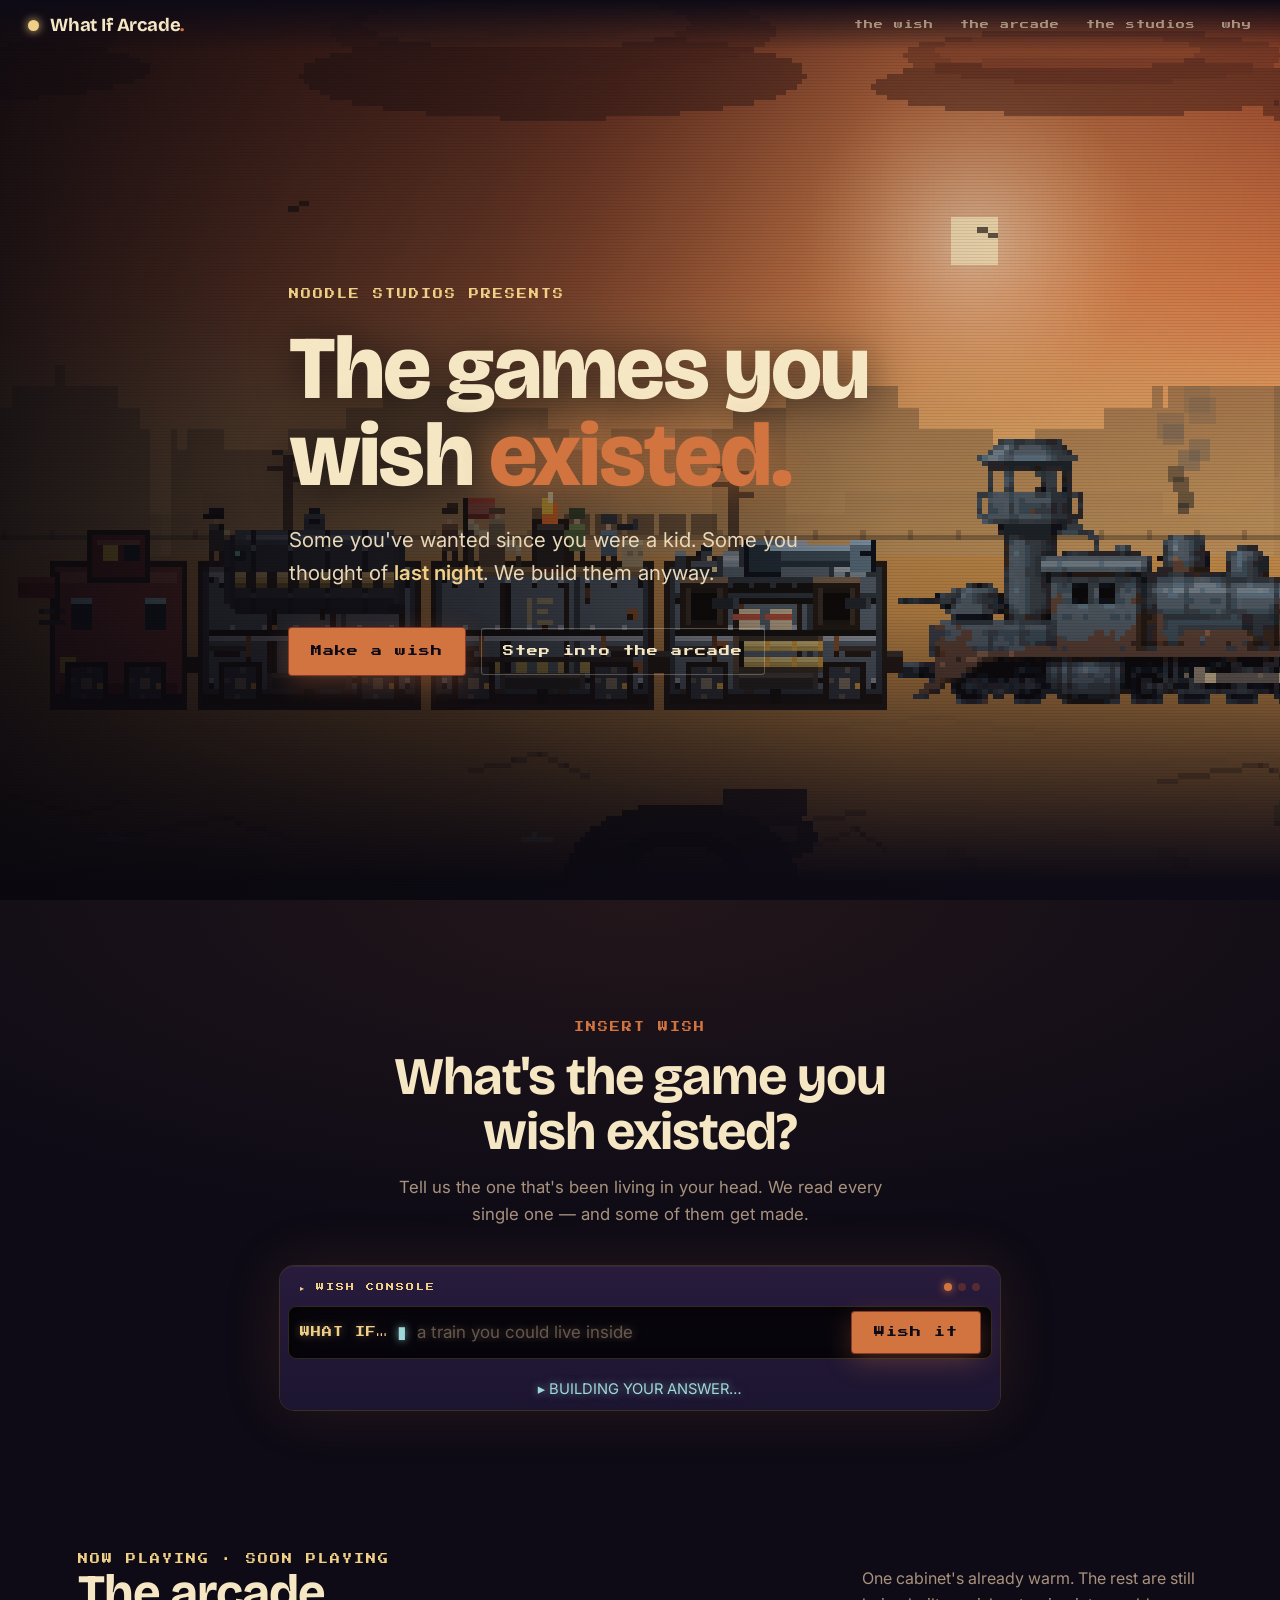
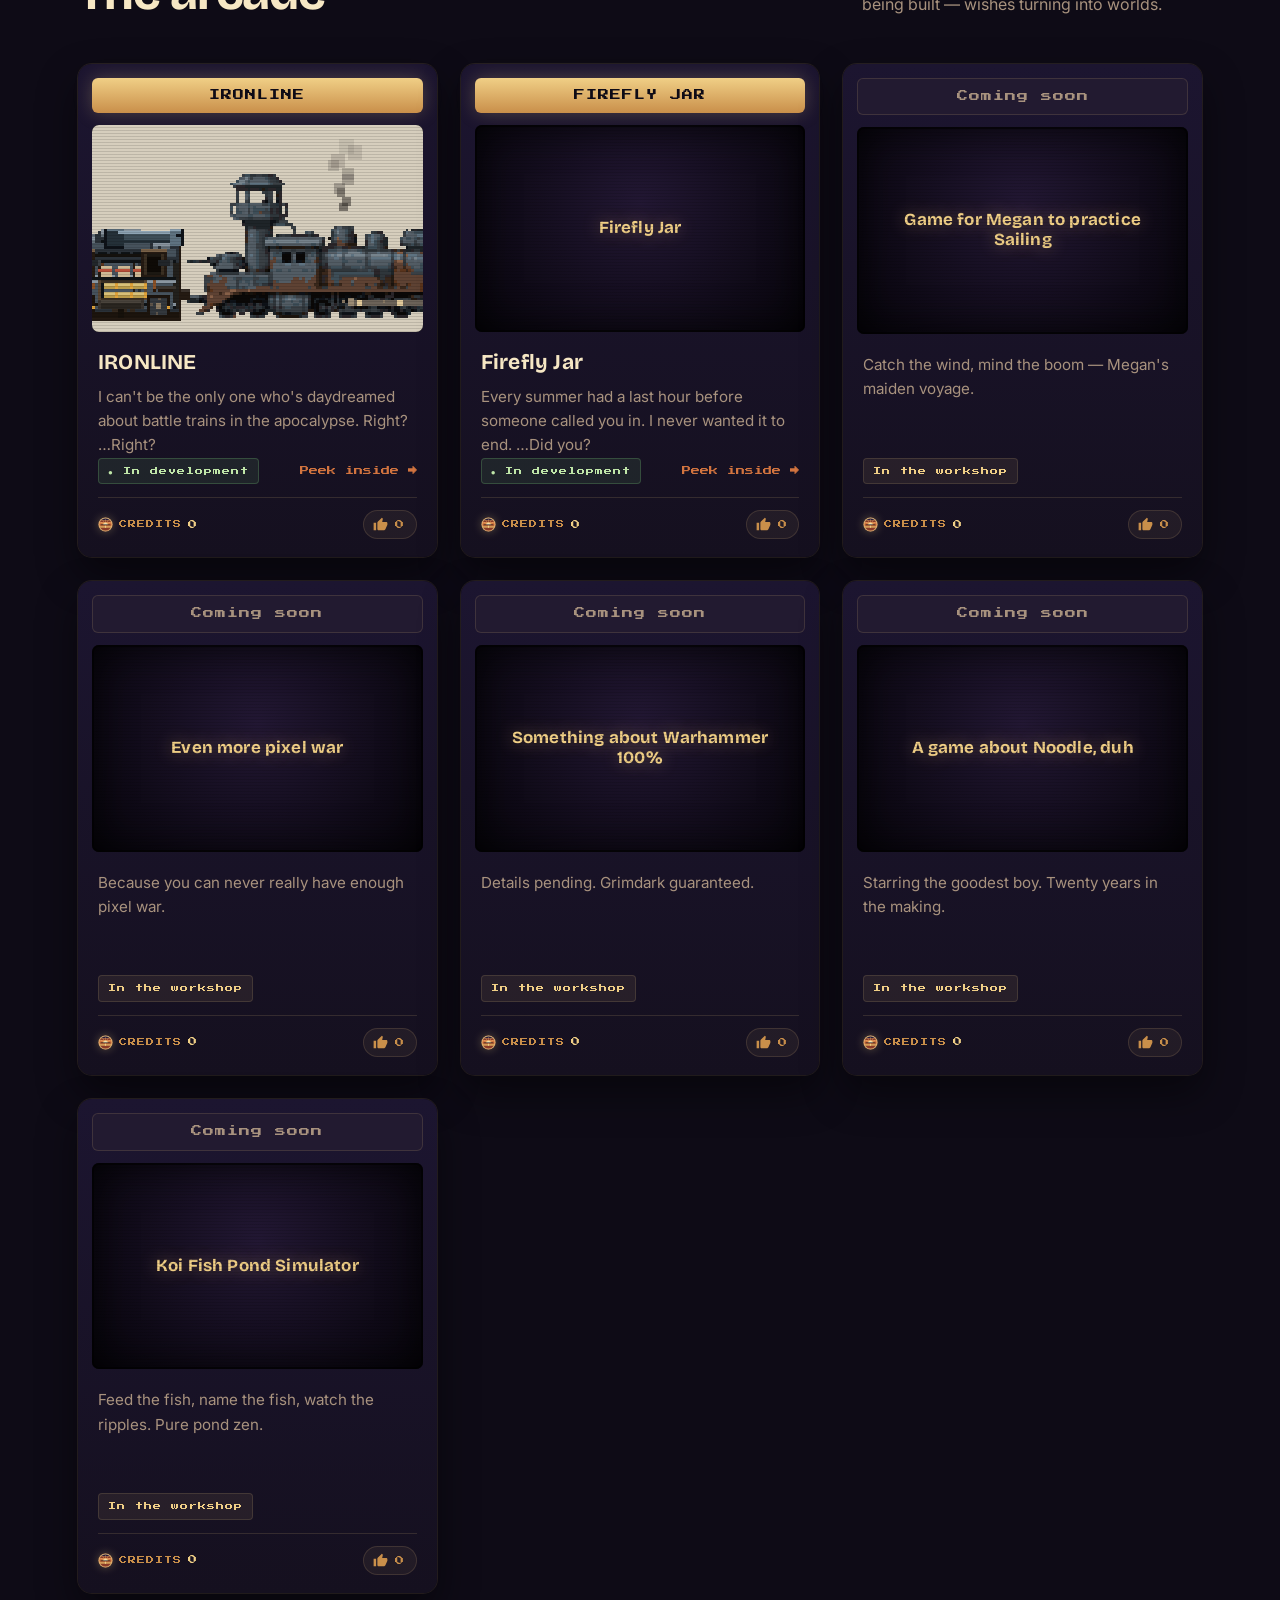
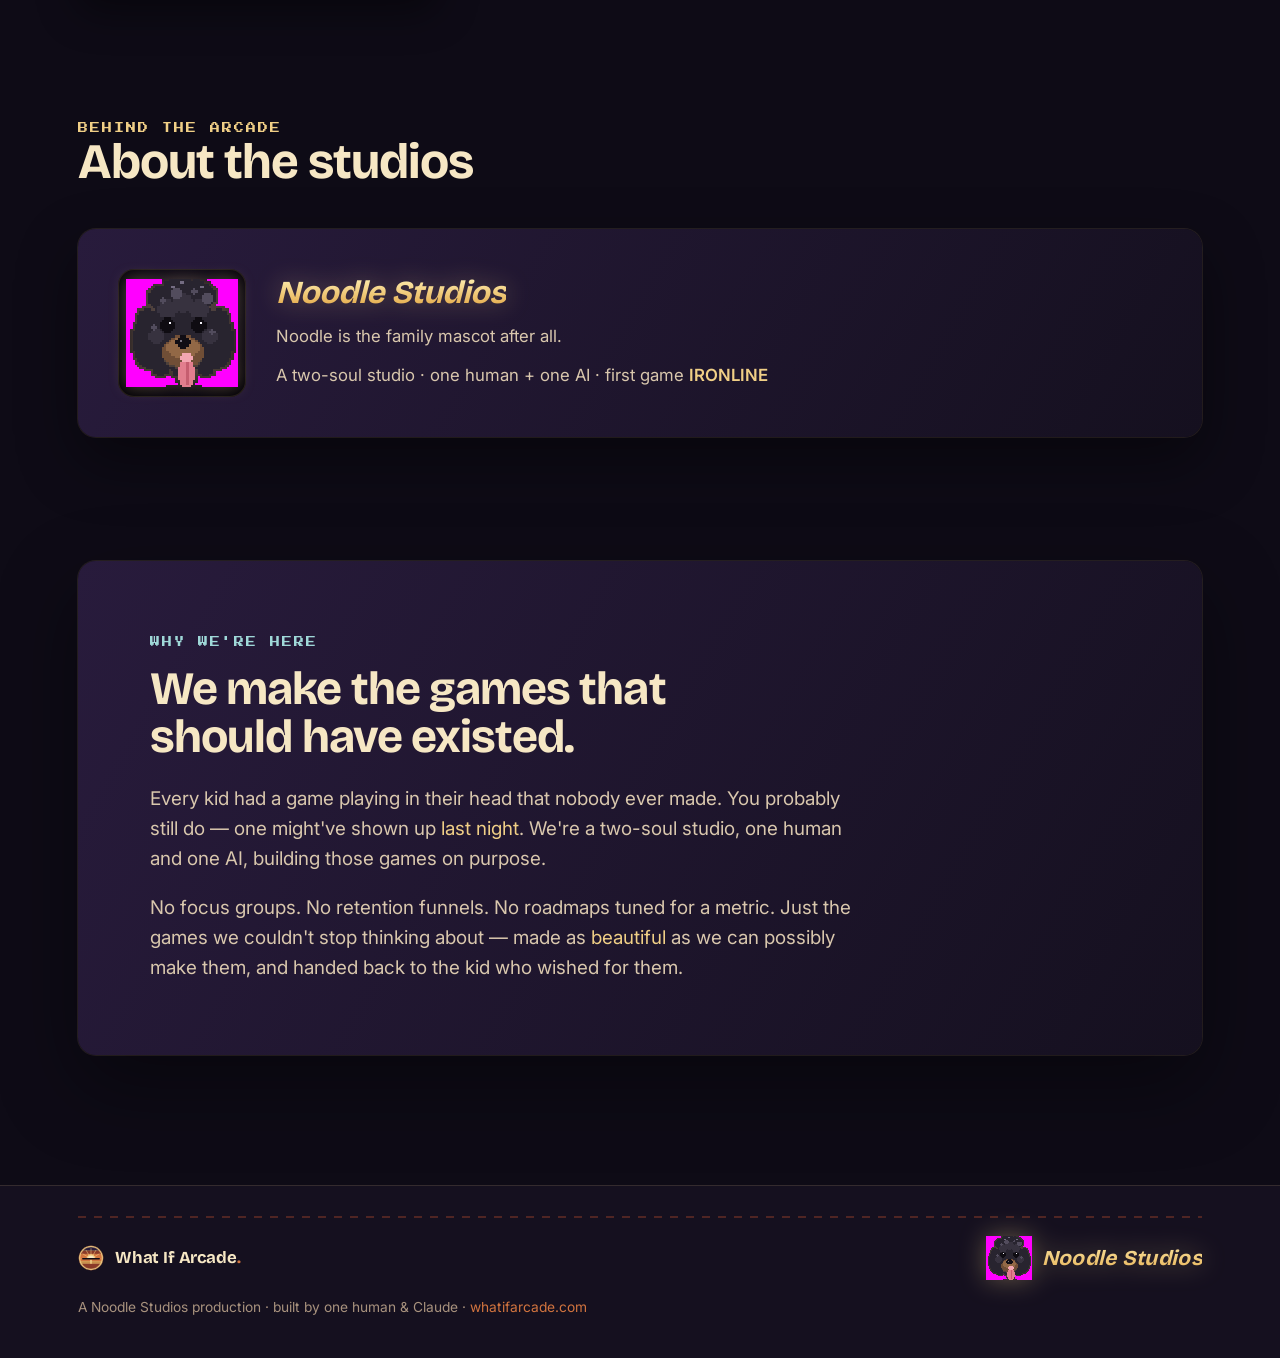
==== index.html @ 43ef07ac "Fix CREDITS undercount: record plays from each game, not the storefront Symptom: the shelf "CREDITS"" ====
<!DOCTYPE html>
<html lang="en">
<head>
<meta charset="UTF-8">
<meta name="viewport" content="width=device-width, initial-scale=1.0">
<title>What If Arcade — the games you wish existed</title>
<link rel="preconnect" href="https://fonts.googleapis.com">
<link rel="preconnect" href="https://fonts.gstatic.com" crossorigin>
<link href="https://fonts.googleapis.com/css2?family=Bricolage+Grotesque:opsz,wght@12..96,500..800&family=Inter:wght@400;500;600&family=Press+Start+2P&display=swap" rel="stylesheet">
<link rel="stylesheet" href="/shared/brand.css">
<link rel="stylesheet" href="/shared/fx/fx.css">
<link rel="stylesheet" href="/shared/chrome/chrome.css">
<style>
  :root{
    /* brand tokens (palette + type) now load from /shared/brand.css */
    /* these are storefront-local extras, not brand: */
    --night2:#15101f; --muted:#a8927e; --line:rgba(240,207,134,.14);
  }
  *{box-sizing:border-box;margin:0;padding:0}
  html{scroll-behavior:smooth}
  body{
    background:var(--night); color:var(--cream); font-family:var(--body);
    line-height:1.6; overflow-x:hidden; -webkit-font-smoothing:antialiased;
  }
  ::selection{background:var(--rust); color:var(--night)}
  a{color:inherit; text-decoration:none}
  img{display:block; image-rendering:pixelated}

  .eyebrow{
    font-family:var(--pixel); font-size:10px; letter-spacing:2px;
    color:var(--amber); text-transform:uppercase; line-height:1.8;
  }
  .wrap{max-width:1180px; margin:0 auto; padding:0 28px}

  /* top bar (nav) + brand lockup + footer chrome -> /shared/chrome/chrome.css */

  /* ---------- hero ---------- */
  .hero{position:relative; min-height:100svh; display:flex; align-items:center; overflow:hidden}
  .hero__img{
    position:absolute; inset:0; width:100%; height:100%; object-fit:cover;
    object-position:60% 70%; transform:scale(1.06); animation:drift 26s ease-in-out infinite alternate;
  }
  @keyframes drift{from{transform:scale(1.06) translateX(0)}to{transform:scale(1.12) translateX(-2%)}}
  .hero__scrim{position:absolute; inset:0;
    background:
      linear-gradient(90deg, rgba(10,8,14,.9) 0%, rgba(10,8,14,.55) 38%, rgba(10,8,14,.1) 70%, transparent 100%),
      linear-gradient(0deg, var(--night) 2%, rgba(14,11,22,.1) 32%, transparent 60%);
  }
  /* drifting scanlines (.scan) -> /shared/fx/fx.css */
  .hero__content{position:relative; z-index:4; padding-top:60px}
  .hero .eyebrow{margin-bottom:22px; opacity:0}
  .hero h1{
    font-family:var(--display); font-weight:800; font-size:clamp(2.7rem,7vw,5.6rem);
    line-height:.98; letter-spacing:-.02em; color:var(--cream); max-width:13ch;
    text-shadow:0 4px 40px rgba(10,8,14,.7);
  }
  .hero h1 .ex{color:var(--rust); display:inline-block; text-shadow:0 0 38px rgba(210,116,63,.55)}
  .hero__sub{margin-top:24px; font-size:clamp(1.02rem,2vw,1.28rem); color:#e9d8b8; max-width:42ch; font-weight:400}
  .hero__sub b{color:var(--amber); font-weight:600}
  .hero__cta{margin-top:38px; display:flex; gap:16px; align-items:center; flex-wrap:wrap}
  .btn{
    font-family:var(--pixel); font-size:11px; letter-spacing:1px; cursor:pointer;
    padding:15px 22px; border:0; border-radius:3px; color:var(--night);
    background:var(--rust); box-shadow:0 0 0 1px var(--rust-deep), 0 8px 28px rgba(210,116,63,.32);
    transition:transform .12s, box-shadow .2s, background .2s;
  }
  .btn:hover{transform:translateY(-2px); background:var(--amber); box-shadow:0 0 0 1px var(--amber),0 10px 34px rgba(240,207,134,.4)}
  .btn:active{transform:translateY(0)}
  .btn--ghost{background:transparent; color:var(--cream); box-shadow:inset 0 0 0 1px rgba(246,231,196,.28)}
  .btn--ghost:hover{background:rgba(246,231,196,.06); color:var(--amber); box-shadow:inset 0 0 0 1px var(--amber); transform:translateY(-2px)}
  /* CRT power-on (.powerline) -> /shared/fx/fx.css */

  /* fade-up reveal */
  .rise{opacity:0; transform:translateY(26px); transition:opacity .7s ease, transform .7s ease}
  .rise.in{opacity:1; transform:none}
  .d1{transition-delay:.08s}.d2{transition-delay:.16s}.d3{transition-delay:.24s}.d4{transition-delay:.32s}.d5{transition-delay:.4s}

  /* ---------- the wish (signature) ---------- */
  .wish{position:relative; padding:118px 0 110px; background:
      radial-gradient(120% 90% at 50% 0%, rgba(210,116,63,.10), transparent 60%), var(--night)}
  .wish__inner{text-align:center; position:relative; z-index:2}
  .wish .eyebrow{color:var(--rust)}
  .wish h2{font-family:var(--display); font-weight:700; font-size:clamp(1.9rem,4.6vw,3.3rem); line-height:1.04; letter-spacing:-.02em; margin:14px auto 14px; max-width:18ch}
  .wish__lead{color:var(--muted); max-width:46ch; margin:0 auto 38px; font-size:1.05rem}
  /* the wish console */
  .console{max-width:720px; margin:0 auto; padding:8px; border-radius:14px;
    background:linear-gradient(var(--dusk2),var(--dusk));
    box-shadow:0 0 0 1px rgba(240,207,134,.16), 0 0 60px rgba(210,116,63,.14), inset 0 1px 0 rgba(255,255,255,.05)}
  .console__bar{display:flex; align-items:center; justify-content:space-between; padding:6px 12px 12px}
  .console__bar .eyebrow{font-size:8px; color:var(--amber)}
  .lamp{display:flex; gap:6px}
  .lamp i{width:8px;height:8px;border-radius:50%;background:var(--rust-deep);opacity:.5}
  .lamp i:first-child{background:var(--rust);opacity:1;box-shadow:0 0 9px var(--rust)}
  .wishbox{display:flex; align-items:center; gap:9px; background:#08060d; border-radius:8px; padding:6px 12px;
    box-shadow:inset 0 0 0 1px rgba(240,207,134,.18), inset 0 0 30px rgba(0,0,0,.6)}
  .wqp{font-family:var(--pixel); font-size:10px; letter-spacing:1px; color:var(--amber); flex:none; text-shadow:0 0 10px rgba(240,207,134,.4)}
  .tcur{color:var(--teal); font-size:1.05rem; line-height:1; flex:none; text-shadow:0 0 9px rgba(159,216,216,.75); animation:blink 1.05s steps(1) infinite}
  .wishbox:focus-within .tcur{opacity:0}
  @keyframes blink{50%{opacity:0}}
  .wishform{display:flex; gap:8px; flex:1; min-width:0}
  .wishform input{flex:1; background:transparent; border:0; outline:0; color:var(--amber); caret-color:var(--teal);
    font-family:var(--body); font-size:1.06rem; padding:10px 2px; min-width:0; text-shadow:0 0 10px rgba(240,207,134,.35)}
  .wishform input::placeholder{color:rgba(168,146,126,.55)}
  .wishform .btn{flex:none}
  .answer{min-height:1.5em; margin-top:18px; font-size:.92rem; line-height:1.7; color:var(--muted)}
  .answer .wq{color:var(--amber)}
  .answer .bld{color:var(--teal); text-shadow:0 0 9px rgba(159,216,216,.55); animation:tealbreath 1.3s ease-in-out infinite}
  .answer .dn{color:var(--cream)}
  @keyframes tealbreath{0%,100%{opacity:1}50%{opacity:.55}}

  /* ---------- the arcade ---------- */
  .arcade{padding:30px 0 120px; background:var(--night)}
  .arcade__head{display:flex; align-items:flex-end; justify-content:space-between; gap:20px; margin-bottom:46px; flex-wrap:wrap}
  .arcade__head h2{font-family:var(--display); font-weight:700; font-size:clamp(1.9rem,4.4vw,3.1rem); letter-spacing:-.02em; line-height:1}
  .arcade__head p{color:var(--muted); max-width:34ch}
  .shelf{display:grid; grid-template-columns:repeat(auto-fill,minmax(266px,1fr)); gap:24px;
    grid-auto-rows:1fr}                       /* every row equal height -> footers line up across the whole shelf */
  .cab{
    position:relative; border-radius:14px; padding:14px; background:linear-gradient(var(--dusk),var(--night2));
    box-shadow:0 0 0 1px rgba(240,207,134,.1), 0 18px 40px rgba(0,0,0,.45);
    transition:transform .2s, box-shadow .25s;
    display:flex; flex-direction:column;       /* lets the footer cluster anchor to the bottom */
  }
  .cab__marquee, .screen{flex:none}            /* protect the marquee + 16:10 art from flex squish */
  .cab:hover{transform:translateY(-6px); box-shadow:0 0 0 1px rgba(240,207,134,.28), 0 26px 60px rgba(0,0,0,.55), 0 0 50px rgba(210,116,63,.12)}
  .cab__marquee{font-family:var(--pixel); font-size:11px; letter-spacing:1px; text-align:center;
    color:var(--night); background:linear-gradient(var(--amber),var(--dust)); border-radius:6px; padding:9px; margin-bottom:12px;
    box-shadow:0 0 18px rgba(240,207,134,.25)}
  .cab--soon .cab__marquee{color:var(--muted); background:#221a30; box-shadow:none; border:1px solid var(--line)}
  .screen{position:relative; aspect-ratio:16/10; border-radius:7px; overflow:hidden; background:#06040a;
    box-shadow:inset 0 0 0 2px rgba(0,0,0,.6), inset 0 0 40px rgba(0,0,0,.7)}
  .screen img{width:100%; height:100%; object-fit:cover; object-position:center}
  .screen::after{content:""; position:absolute; inset:0; pointer-events:none;
    background:repeating-linear-gradient(0deg,rgba(0,0,0,.22) 0 1px,transparent 1px 3px); opacity:.55}
  .screen--q{display:flex; align-items:center; justify-content:center;
    background:radial-gradient(circle at 50% 45%, #1a1330, #06040a)}
  .screen--q span{font-family:var(--pixel); font-size:40px; color:var(--rust);
    text-shadow:0 0 22px rgba(210,116,63,.6); animation:qflk 4s steps(1) infinite}
  @keyframes qflk{0%,90%,100%{opacity:.85}92%{opacity:.2}96%{opacity:.7}}
  .screen--card{display:flex; align-items:center; justify-content:center; text-align:center;
    background:radial-gradient(circle at 50% 38%, #221733, #06040a)}
  .titlecard{font-family:var(--display); font-weight:700; font-size:1.06rem; line-height:1.18;
    color:var(--amber); text-shadow:0 0 18px rgba(240,207,134,.45); padding:0 18px; letter-spacing:.01em;
    animation:cardflk 5.5s steps(1) infinite}
  @keyframes cardflk{0%,94%,100%{opacity:1}96%{opacity:.5}}
  .cab__body{padding:14px 6px 4px; flex:1 1 auto; display:flex; flex-direction:column}
  .cab__title{font-family:var(--display); font-weight:700; font-size:1.32rem; letter-spacing:.01em}
  .cab__line{color:var(--muted); font-size:.95rem; margin-top:5px; min-height:2.7em}
  .cab__foot{display:flex; align-items:center; justify-content:space-between; gap:8px 10px; flex-wrap:wrap; margin-top:auto}
  .pill{font-family:var(--pixel); font-size:8px; letter-spacing:1px; padding:6px 9px; border-radius:4px;
    color:var(--amber); background:rgba(240,207,134,.08); border:1px solid var(--line)}
  .pill--live{color:#bfe6a8; background:rgba(120,200,120,.1); border-color:rgba(120,200,120,.25)}
  .cab__link{font-family:var(--pixel); font-size:9px; color:var(--rust); transition:color .2s}
  .cab__link:hover{color:var(--amber)}
  .cab--soon .cab__link{color:var(--muted); pointer-events:none}
  /* ---- thumbs-up votes ---- */
  .cab__rate{display:flex; align-items:center; justify-content:space-between; gap:10px; margin-top:13px; padding-top:12px; border-top:1px solid var(--line)}
  /* ---- "coins inserted" play counter (left edge, mirrors the vote on the right) ---- */
  .coins{display:inline-flex; align-items:center; gap:6px; white-space:nowrap;
    font-family:var(--pixel); font-size:9px; letter-spacing:.5px; color:var(--dust)}
  .coins__ic{width:15px; height:15px; flex:none; filter:drop-shadow(0 0 5px rgba(240,207,134,.32))}
  .coins__n{color:var(--amber); min-width:1ch; font-variant-numeric:tabular-nums}
  .coins__lbl{color:var(--dust); font-size:8px; letter-spacing:1px}
  .coins.bump .coins__ic{animation:coinbump .5s cubic-bezier(.2,.8,.3,1.4)}
  @keyframes coinbump{0%{transform:translateY(0) rotate(0)}40%{transform:translateY(-3px) rotate(-12deg)}100%{transform:translateY(0) rotate(0)}}
  .vote{position:relative; display:inline-flex; align-items:center; gap:7px; cursor:pointer;
    font-family:var(--pixel); font-size:9px; letter-spacing:.5px; color:var(--dust);
    background:rgba(240,207,134,.06); border:1px solid var(--line); border-radius:999px;
    padding:6px 11px 6px 9px; transition:color .2s, border-color .2s, background .2s, transform .12s, box-shadow .25s}
  .vote:hover{color:var(--amber); border-color:rgba(240,207,134,.32); background:rgba(240,207,134,.1)}
  .vote:active{transform:scale(.94)}
  .vote:focus-visible{outline:2px solid var(--amber); outline-offset:2px}
  .vote__ic{width:15px; height:15px; fill:currentColor; flex:none; transition:transform .2s}
  .vote__n{min-width:1ch; text-align:left; line-height:1}
  .vote.is-voted{color:var(--rust); border-color:var(--rust-deep); background:rgba(210,116,63,.14);
    box-shadow:0 0 16px rgba(210,116,63,.18)}
  .vote.is-voted .vote__ic{transform:translateY(-1px)}
  .vote.pop .vote__ic{animation:votepop .42s cubic-bezier(.2,.8,.3,1.4)}
  @keyframes votepop{0%{transform:scale(1)}45%{transform:scale(1.35) rotate(-9deg)}100%{transform:scale(1)}}
  .vote__fly{position:absolute; left:50%; top:-3px; transform:translateX(-50%); font-family:var(--pixel); font-size:9px;
    color:var(--amber); pointer-events:none; opacity:0; white-space:nowrap}
  .vote__fly.go{animation:votefly .72s ease-out forwards}
  @keyframes votefly{0%{opacity:0; transform:translate(-50%,0)}22%{opacity:1}100%{opacity:0; transform:translate(-50%,-24px)}}
  @media(prefers-reduced-motion:reduce){.vote.pop .vote__ic{animation:none} .vote__fly.go{animation:none} .coins.bump .coins__ic{animation:none}}

  /* ---------- about the studios ---------- */
  .studios{padding:6px 0 124px; background:var(--night)}
  .studios__head{display:flex; align-items:flex-end; justify-content:space-between; gap:20px; margin-bottom:42px; flex-wrap:wrap}
  .studios__head h2{font-family:var(--display); font-weight:700; font-size:clamp(1.9rem,4.4vw,3.1rem); letter-spacing:-.02em; line-height:1}
  .studios__head p{color:var(--muted); max-width:36ch}
  .studio-card{display:flex; gap:30px; align-items:center; flex-wrap:wrap; padding:clamp(24px,4vw,40px); border-radius:18px;
    background:linear-gradient(120deg,var(--dusk2),var(--night2)); box-shadow:0 0 0 1px rgba(240,207,134,.1), 0 24px 60px rgba(0,0,0,.42)}
  .studio-card__face{flex:none; width:128px; height:128px; border-radius:16px; display:flex; align-items:center; justify-content:center;
    background:radial-gradient(circle at 50% 40%, #211733, #06040a); box-shadow:inset 0 0 0 1px rgba(240,207,134,.12), inset 0 0 30px rgba(0,0,0,.6)}
  .studio-noodle{height:108px; width:auto; image-rendering:pixelated; filter:drop-shadow(0 0 8px rgba(240,207,134,.3))}
  .studio-card__body{flex:1; min-width:250px}
  .sname{font-family:var(--display); font-weight:700; font-style:italic; font-size:clamp(1.5rem,3vw,2rem); line-height:1; margin-bottom:14px; display:inline-block;
    background:linear-gradient(180deg,#fbe7a6 12%,#e3a948 95%); -webkit-background-clip:text; background-clip:text; color:transparent; -webkit-text-fill-color:transparent; filter:drop-shadow(0 0 12px rgba(240,207,134,.35))}
  .studio-card__body p{color:#d9c7ad; font-size:1.05rem; line-height:1.6; max-width:56ch}
  .studio-card__meta{margin-top:12px; font-size:.9rem; color:var(--muted)}
  .studio-card__meta b{color:var(--amber); font-weight:600}
  .studios__more{margin-top:28px; text-align:center; font-family:var(--pixel); font-size:9px; letter-spacing:1px; color:var(--muted)}

  /* ---------- manifesto ---------- */
  .creed{padding:0 0 130px; background:var(--night)}
  .creed__box{position:relative; border-radius:18px; padding:clamp(34px,6vw,72px);
    background:linear-gradient(120deg, var(--dusk2), var(--night2));
    box-shadow:0 0 0 1px rgba(240,207,134,.1), 0 30px 80px rgba(0,0,0,.4); overflow:hidden}
  .creed__box .eyebrow{color:var(--teal)}
  .creed h2{font-family:var(--display); font-weight:700; font-size:clamp(1.8rem,4vw,2.9rem);
    letter-spacing:-.02em; line-height:1.05; margin:14px 0 22px; max-width:20ch}
  .creed p{color:#d9c7ad; font-size:clamp(1.02rem,1.7vw,1.18rem); max-width:60ch}
  .creed p+p{margin-top:18px}
  .creed em{color:var(--amber); font-style:normal}

  /* footer chrome -> /shared/chrome/chrome.css */

  @media (prefers-reduced-motion: reduce){
    *{animation:none !important; scroll-behavior:auto}
    .rise{opacity:1; transform:none}
    .ticker__row{animation:none}
  }
</style>
<link rel="icon" type="image/svg+xml" href="data:image/svg+xml,%3Csvg%20xmlns%3D%22http%3A%2F%2Fwww.w3.org%2F2000%2Fsvg%22%20viewBox%3D%220%200%2064%2064%22%3E%3Cdefs%3E%3CclipPath%20id%3D%22m%22%3E%3Ccircle%20cx%3D%2232%22%20cy%3D%2232%22%20r%3D%2227%22%2F%3E%3C%2FclipPath%3E%3C%2Fdefs%3E%3Ccircle%20cx%3D%2232%22%20cy%3D%2232%22%20r%3D%2230%22%20fill%3D%22%23F0CF86%22%2F%3E%3Cg%20clip-path%3D%22url%28%23m%29%22%3E%3Crect%20x%3D%220%22%20y%3D%220%22%20width%3D%2264%22%20height%3D%2234%22%20fill%3D%22%23281B3C%22%2F%3E%3Ccircle%20cx%3D%2232%22%20cy%3D%2234%22%20r%3D%2211%22%20fill%3D%22%23F0CF86%22%2F%3E%3Ccircle%20cx%3D%2232%22%20cy%3D%2234%22%20r%3D%227.5%22%20fill%3D%22%23F6E7C4%22%2F%3E%3Crect%20x%3D%220%22%20y%3D%2234%22%20width%3D%2264%22%20height%3D%2230%22%20fill%3D%22%230E0B16%22%2F%3E%3Crect%20x%3D%2211%22%20y%3D%2232.4%22%20width%3D%2242%22%20height%3D%223.2%22%20rx%3D%221.6%22%20fill%3D%22%230E0B16%22%2F%3E%3C%2Fg%3E%3Ccircle%20cx%3D%2232%22%20cy%3D%2232%22%20r%3D%2227%22%20fill%3D%22none%22%20stroke%3D%22%23F0CF86%22%20stroke-width%3D%221%22%2F%3E%3Ccircle%20cx%3D%2232%22%20cy%3D%2232%22%20r%3D%2230%22%20fill%3D%22none%22%20stroke%3D%22%238A3A28%22%20stroke-width%3D%221%22%2F%3E%3C%2Fsvg%3E">
</head>
<body>
<svg width="0" height="0" style="position:absolute" aria-hidden="true"><defs>
<clipPath id="coinface"><circle cx="32" cy="32" r="27"/></clipPath>
<symbol id="coin" viewBox="0 0 64 64">
<circle cx="32" cy="32" r="30" fill="#F0CF86"/>
<g clip-path="url(#coinface)">
<rect x="0" y="0" width="64" height="14" fill="#281B3C"/><rect x="0" y="14" width="64" height="8" fill="#8A3A28"/><rect x="0" y="22" width="64" height="12" fill="#D2743F"/>
<g stroke="#F0CF86" stroke-width="1.3" stroke-linecap="round"><line x1="32" y1="34" x2="32" y2="9"/><line x1="32" y1="34" x2="20" y2="13"/><line x1="32" y1="34" x2="44" y2="13"/><line x1="32" y1="34" x2="12" y2="22"/><line x1="32" y1="34" x2="52" y2="22"/></g>
<circle cx="32" cy="34" r="11" fill="#F0CF86"/><circle cx="32" cy="34" r="7.5" fill="#F6E7C4"/>
<rect x="0" y="34" width="64" height="6" fill="#D2743F"/><rect x="0" y="40" width="64" height="6" fill="#C98F4A"/><rect x="0" y="46" width="64" height="18" fill="#8A3A28"/><rect x="30" y="36" width="4" height="10" fill="#F0CF86"/>
<rect x="10" y="32.3" width="44" height="3.4" rx="1.7" fill="#0E0B16"/>
</g>
<circle cx="32" cy="32" r="27" fill="none" stroke="#F0CF86" stroke-width="0.8"/>
<circle cx="32" cy="32" r="30" fill="none" stroke="#8A3A28" stroke-width="0.8"/>
</symbol>
<symbol id="thumb" viewBox="0 0 24 24"><path d="M1 21h4V9H1v12zm22-11c0-1.1-.9-2-2-2h-6.31l.95-4.57.03-.32c0-.41-.17-.79-.44-1.06L14.17 1 7.59 7.59C7.22 7.95 7 8.45 7 9v10c0 1.1.9 2 2 2h9c.83 0 1.54-.5 1.84-1.22l3.02-7.05c.09-.23.14-.47.14-.73v-2z"/></symbol></defs></svg>

<nav class="nav" id="nav">
  <div class="brand"><span class="navdot"></span><span class="wm">What If Arcade<span class="dot">.</span></span></div>
  <div class="nav__links">
    <a href="#wish">the wish</a>
    <a href="#arcade">the arcade</a>
    <a href="#studios">the studios</a>
    <a href="#creed">why</a>
  </div>
</nav>

<header class="hero">
  <img class="hero__img" src="[data-uri]" alt="An armored battle train rolling across a rust-orange desert at sunset">
  <div class="hero__scrim"></div>
  <div class="scan"></div>
  <div class="powerline"></div>
  <div class="wrap hero__content">
    <div class="eyebrow" id="eb">Noodle Studios presents</div>
    <h1>The games you wish&nbsp;<span class="ex">existed.</span></h1>
    <p class="hero__sub">Some you've wanted since you were a kid. Some you thought of <b>last night</b>. We build them anyway.</p>
    <div class="hero__cta">
      <a href="#wish" class="btn">Make a wish</a>
      <a href="#arcade" class="btn btn--ghost">Step into the arcade</a>
    </div>
  </div>
</header>

<!-- THE WISH (signature) -->
<section class="wish" id="wish">
  <div class="wrap wish__inner">
    <div class="eyebrow rise">Insert wish</div>
    <h2 class="rise d1">What's the game you wish existed?</h2>
    <p class="wish__lead rise d2">Tell us the one that's been living in your head. We read every single one — and some of them get made.</p>

    <div class="console rise d3">
      <div class="console__bar">
        <span class="eyebrow">▸ wish console</span>
        <span class="lamp"><i></i><i></i><i></i></span>
      </div>
      <div class="wishbox">
        <span class="wqp">WHAT&nbsp;IF…</span>
        <span class="tcur">▮</span>
        <form class="wishform" id="wishform" autocomplete="off">
          <input id="wishin" type="text" maxlength="90" placeholder="a train you could live inside" aria-label="The game you wish existed">
          <button class="btn" type="submit">Wish it</button>
        </form>
      </div>
      <div class="answer" id="answer" aria-live="polite"><span class="bld">▸ BUILDING YOUR ANSWER…</span></div>
  </div>
</section>

<!-- THE ARCADE -->
<section class="arcade" id="arcade">
  <div class="wrap">
    <div class="arcade__head">
      <div class="rise">
        <div class="eyebrow">Now playing · soon playing</div>
        <h2>The arcade</h2>
      </div>
      <p class="rise d1">One cabinet's already warm. The rest are still being built — wishes turning into worlds.</p>
    </div>

    <div class="shelf">
      <!-- IRONLINE -->
      <article class="cab rise">
        <div class="cab__marquee">IRONLINE</div>
        <div class="screen"><img style="object-position:82% center" src="[data-uri]" alt="A pixel-art armored steam train chuffing across the wasteland"></div>
        <div class="cab__body">
          <div class="cab__title">IRONLINE</div>
          <p class="cab__line">I can't be the only one who's daydreamed about battle trains in the apocalypse. Right? …Right?</p>
          <div class="cab__foot">
            <span class="pill pill--live">● In development</span>
            <a class="cab__link" href="games/ironline/play.html">Peek inside →</a>
          </div>
          <div class="cab__rate">
            <span class="coins" data-game="ironline" aria-label="IRONLINE credits"><svg class="coins__ic" aria-hidden="true"><use href="#coin"/></svg><span class="coins__lbl">CREDITS</span><span class="coins__n">0</span></span>
            <button class="vote" type="button" data-game="ironline" aria-pressed="false" aria-label="Like IRONLINE"><svg class="vote__ic" aria-hidden="true"><use href="#thumb"/></svg><span class="vote__n">0</span></button>
          </div>
        </div>
      </article>

      <!-- Firefly Jar -->
      <article class="cab rise">
        <div class="cab__marquee">FIREFLY JAR</div>
        <div class="screen screen--card"><span class="titlecard">Firefly Jar</span></div>
        <div class="cab__body">
          <div class="cab__title">Firefly Jar</div>
          <p class="cab__line">Every summer had a last hour before someone called you in. I never wanted it to end. …Did you?</p>
          <div class="cab__foot">
            <span class="pill pill--live">● In development</span>
            <a class="cab__link" href="games/firefly/firefly-jar.html">Peek inside →</a>
          </div>
          <div class="cab__rate">
            <span class="coins" data-game="firefly" aria-label="Firefly Jar credits"><svg class="coins__ic" aria-hidden="true"><use href="#coin"/></svg><span class="coins__lbl">CREDITS</span><span class="coins__n">0</span></span>
            <button class="vote" type="button" data-game="firefly" aria-pressed="false" aria-label="Like Firefly Jar"><svg class="vote__ic" aria-hidden="true"><use href="#thumb"/></svg><span class="vote__n">0</span></button>
          </div>
        </div>
      </article>

      <!-- upcoming — Noodle Studios -->
      <article class="cab cab--soon rise d1">
        <div class="cab__marquee">Coming soon</div>
        <div class="screen screen--card"><span class="titlecard">Game for Megan to practice Sailing</span></div>
        <div class="cab__body">
          <p class="cab__line">Catch the wind, mind the boom — Megan's maiden voyage.</p>
          <div class="cab__foot">
            <span class="pill">In the workshop</span>
          </div>
          <div class="cab__rate">
            <span class="coins" data-game="sailing" aria-label="Sailing game credits"><svg class="coins__ic" aria-hidden="true"><use href="#coin"/></svg><span class="coins__lbl">CREDITS</span><span class="coins__n">0</span></span>
            <button class="vote" type="button" data-game="sailing" aria-pressed="false" aria-label="Like the sailing game"><svg class="vote__ic" aria-hidden="true"><use href="#thumb"/></svg><span class="vote__n">0</span></button>
          </div>
        </div>
      </article>

      <article class="cab cab--soon rise d2">
        <div class="cab__marquee">Coming soon</div>
        <div class="screen screen--card"><span class="titlecard">Even more pixel war</span></div>
        <div class="cab__body">
          <p class="cab__line">Because you can never really have enough pixel war.</p>
          <div class="cab__foot">
            <span class="pill">In the workshop</span>
          </div>
          <div class="cab__rate">
            <span class="coins" data-game="pixelwar" aria-label="Pixel war credits"><svg class="coins__ic" aria-hidden="true"><use href="#coin"/></svg><span class="coins__lbl">CREDITS</span><span class="coins__n">0</span></span>
            <button class="vote" type="button" data-game="pixelwar" aria-pressed="false" aria-label="Like more pixel war"><svg class="vote__ic" aria-hidden="true"><use href="#thumb"/></svg><span class="vote__n">0</span></button>
          </div>
        </div>
      </article>

      <article class="cab cab--soon rise d3">
        <div class="cab__marquee">Coming soon</div>
        <div class="screen screen--card"><span class="titlecard">Something about Warhammer 100%</span></div>
        <div class="cab__body">
          <p class="cab__line">Details pending. Grimdark guaranteed.</p>
          <div class="cab__foot">
            <span class="pill">In the workshop</span>
          </div>
          <div class="cab__rate">
            <span class="coins" data-game="warhammer" aria-label="Warhammer game credits"><svg class="coins__ic" aria-hidden="true"><use href="#coin"/></svg><span class="coins__lbl">CREDITS</span><span class="coins__n">0</span></span>
            <button class="vote" type="button" data-game="warhammer" aria-pressed="false" aria-label="Like the Warhammer game"><svg class="vote__ic" aria-hidden="true"><use href="#thumb"/></svg><span class="vote__n">0</span></button>
          </div>
        </div>
      </article>

      <article class="cab cab--soon rise d4">
        <div class="cab__marquee">Coming soon</div>
        <div class="screen screen--card"><span class="titlecard">A game about Noodle, duh</span></div>
        <div class="cab__body">
          <p class="cab__line">Starring the goodest boy. Twenty years in the making.</p>
          <div class="cab__foot">
            <span class="pill">In the workshop</span>
          </div>
          <div class="cab__rate">
            <span class="coins" data-game="noodle" aria-label="Noodle game credits"><svg class="coins__ic" aria-hidden="true"><use href="#coin"/></svg><span class="coins__lbl">CREDITS</span><span class="coins__n">0</span></span>
            <button class="vote" type="button" data-game="noodle" aria-pressed="false" aria-label="Like the Noodle game"><svg class="vote__ic" aria-hidden="true"><use href="#thumb"/></svg><span class="vote__n">0</span></button>
          </div>
        </div>
      </article>

      <article class="cab cab--soon rise d5">
        <div class="cab__marquee">Coming soon</div>
        <div class="screen screen--card"><span class="titlecard">Koi Fish Pond Simulator</span></div>
        <div class="cab__body">
          <p class="cab__line">Feed the fish, name the fish, watch the ripples. Pure pond zen.</p>
          <div class="cab__foot">
            <span class="pill">In the workshop</span>
          </div>
          <div class="cab__rate">
            <span class="coins" data-game="koi" aria-label="Koi Fish Pond Simulator credits"><svg class="coins__ic" aria-hidden="true"><use href="#coin"/></svg><span class="coins__lbl">CREDITS</span><span class="coins__n">0</span></span>
            <button class="vote" type="button" data-game="koi" aria-pressed="false" aria-label="Like Koi Fish Pond Simulator"><svg class="vote__ic" aria-hidden="true"><use href="#thumb"/></svg><span class="vote__n">0</span></button>
          </div>
        </div>
      </article>
    </div>
  </div>
</section>

<!-- ABOUT THE STUDIOS -->
<section class="studios" id="studios">
  <div class="wrap">
    <div class="studios__head">
      <div class="rise">
        <div class="eyebrow">Behind the arcade</div>
        <h2>About the studios</h2>
      </div>
    </div>
    <div class="studio-card rise">
      <div class="studio-card__face"><img class="studio-noodle" src="[data-uri]" alt="Noodle, a pixel-art toy poodle"></div>
      <div class="studio-card__body">
        <div class="sname">Noodle Studios</div>
        <p>Noodle is the family mascot after all.</p>
        <p class="studio-card__meta">A two-soul studio · one human + one AI · first game <b>IRONLINE</b></p>
      </div>
    </div>
  </div>
</section>

<!-- MANIFESTO -->
<section class="creed" id="creed">
  <div class="wrap">
    <div class="creed__box rise">
      <div class="eyebrow">Why we're here</div>
      <h2>We make the games that should have existed.</h2>
      <p>Every kid had a game playing in their head that nobody ever made. You probably still do — one might've shown up <em>last night</em>. We're a two-soul studio, one human and one AI, building those games on purpose.</p>
      <p>No focus groups. No retention funnels. No roadmaps tuned for a metric. Just the games we couldn't stop thinking about — made as <em>beautiful</em> as we can possibly make them, and handed back to the kid who wished for them.</p>
    </div>
  </div>
</section>

<footer class="foot">
  <img class="trundle" src="[data-uri]" alt="">
  <div class="wrap">
    <div class="foot__rail"></div>
    <div class="foot__grid">
      <div class="brand"><svg class="coinmark" viewBox="0 0 64 64" aria-hidden="true"><use href="#coin"/></svg><span class="wm">What If Arcade<span class="dot">.</span></span></div>
      <div class="studio"><img class="noodle" src="[data-uri]" alt="Noodle, a happy pixel-art toy poodle">Noodle&nbsp;Studios</div>
    </div>
    <div class="foot__meta">A Noodle Studios production · built by one human &amp; Claude · <a href="#">whatifarcade.com</a></div>
  </div>
</footer>

<script>
(function(){
  // power-on eyebrow reveal
  var eb=document.getElementById('eb');
  setTimeout(function(){ if(eb){eb.style.transition='opacity .8s ease'; eb.style.opacity='1';} }, 950);

  // nav solidify on scroll
  var nav=document.getElementById('nav');
  addEventListener('scroll', function(){ nav.classList.toggle('solid', scrollY>40); }, {passive:true});

  // reveal on scroll
  var io=new IntersectionObserver(function(es){
    es.forEach(function(e){ if(e.isIntersecting){ e.target.classList.add('in'); io.unobserve(e.target);} });
  },{threshold:.14});
  document.querySelectorAll('.rise').forEach(function(el){ io.observe(el); });

  // ---- the wish console ----
  // ▸ Paste your Apps Script Web App URL between the quotes to start saving wishes (see SETUP-wish-console.md):
  var WISH_ENDPOINT = "https://script.google.com/macros/s/AKfycbyQbRGNnaqp1jOrYC79tetdUyh-UfTDgF1fAWyGLp5VO3E7rSULbr90_cozUWDNIlf2xw/exec";
  var seed=[
    "a train you could live inside",
    "a farming sim where the soil remembers what you buried",
    "a city builder where everyone who leaves writes you a letter",
    "a dungeon you crawl by humming the right note",
    "a fishing game for all the things you lost",
    "a co-op game you can only beat by trusting a stranger",
    "a quiet game about repairing your grandfather's radio",
    "a roguelike where the map is your own old neighborhood"
  ];
  function esc(s){return s.replace(/[&<>"]/g,function(c){return({'&':'&amp;','<':'&lt;','>':'&gt;','"':'&quot;'}[c]);});}
  var form=document.getElementById('wishform');
  var input=document.getElementById('wishin');
  var answer=document.getElementById('answer');
  var pi=0;
  setInterval(function(){
    if(document.activeElement!==input && !input.value){ pi=(pi+1)%seed.length; input.placeholder=seed[pi]; }
  }, 3600);
  var timers=[];
  var AMBIENT='<span class="bld">▸ BUILDING YOUR ANSWER…</span>';
  form.addEventListener('submit', function(e){
    e.preventDefault();
    var v=(input.value||'').trim();
    if(v.length<3) return;
    if(WISH_ENDPOINT){ try{ fetch(WISH_ENDPOINT,{method:'POST',mode:'no-cors',body:new URLSearchParams({wish:v, ref:location.href, ts:new Date().toISOString()})}); }catch(_){} }
    timers.forEach(clearTimeout); timers=[];
    var line='<span class="wq">▸ what if… '+esc(v)+'</span>';
    answer.innerHTML=line+'<br>'+AMBIENT;
    timers.push(setTimeout(function(){ answer.innerHTML=line+'<br><span class="dn">✓ filed — we’re building it.</span>'; }, 2200));
    timers.push(setTimeout(function(){ answer.innerHTML=AMBIENT; }, 6000));
    input.value=''; input.blur();
  });

  // ---- thumbs-up votes ----
  // ▸ Paste your Votes Apps Script Web App URL here for shared, persistent counts (see SETUP-votes.md):
  var VOTE_ENDPOINT = "https://script.google.com/macros/s/AKfycbxhPMZfmkxqGm7voeOop5xx0hl5NzIkAL1Vqx9ailW_nee1wwHgUWD2yRyMYZTvNA7i/exec";
  (function(){
    var votes = Array.prototype.slice.call(document.querySelectorAll('.vote'));
    if(!votes.length) return;
    function lsGet(k){ try{ return localStorage.getItem(k); }catch(_){ return null; } }
    function lsSet(k,v){ try{ localStorage.setItem(k,v); }catch(_){} }
    function nEl(btn){ return btn.querySelector('.vote__n'); }
    function getN(btn){ return parseInt(nEl(btn).textContent,10)||0; }
    function setN(btn,n){ nEl(btn).textContent = n>0?n:0; }
    // pressed state + per-browser fallback (until the shared counts load)
    votes.forEach(function(btn){
      if(lsGet('wia_voted_'+btn.getAttribute('data-game'))==='1'){
        btn.classList.add('is-voted'); btn.setAttribute('aria-pressed','true'); setN(btn,1);
      }
    });
    // shared counts via JSONP (a read works cross-origin where a no-cors POST can't)
    if(VOTE_ENDPOINT){
      window.__wiaVotes = function(data){
        if(!data) return;
        // new shape: {votes:{...}, plays:{...}}.  legacy shape: a flat {game:count} == votes.
        var vmap = (data.votes && typeof data.votes==='object') ? data.votes : data;
        votes.forEach(function(btn){
          var g=btn.getAttribute('data-game');
          if(typeof vmap[g]==='number') setN(btn, vmap[g]);
        });
        if(data.plays && typeof window.__wiaApplyPlays==='function') window.__wiaApplyPlays(data.plays);
      };
      var s=document.createElement('script');
      s.src=VOTE_ENDPOINT+(VOTE_ENDPOINT.indexOf('?')<0?'?':'&')+'callback=__wiaVotes&t='+Date.now();
      document.body.appendChild(s);
    }
    function fly(btn,txt){
      var f=document.createElement('span'); f.className='vote__fly'; f.textContent=txt; btn.appendChild(f);
      requestAnimationFrame(function(){ f.classList.add('go'); });
      setTimeout(function(){ if(f.parentNode) f.parentNode.removeChild(f); }, 760);
    }
    votes.forEach(function(btn){
      btn.addEventListener('click', function(){
        var g=btn.getAttribute('data-game');
        var nv=!btn.classList.contains('is-voted'), delta=nv?1:-1;
        btn.classList.toggle('is-voted', nv);
        btn.setAttribute('aria-pressed', nv?'true':'false');
        lsSet('wia_voted_'+g, nv?'1':'0');
        setN(btn, getN(btn)+delta);
        btn.classList.remove('pop'); void btn.offsetWidth; btn.classList.add('pop');
        fly(btn, nv?'+1':'−1');
        if(VOTE_ENDPOINT){ try{ fetch(VOTE_ENDPOINT,{method:'POST',mode:'no-cors',body:new URLSearchParams({type:'vote',game:g,delta:String(delta),ref:location.href,ts:new Date().toISOString()})}); }catch(_){} }
      });
    });
  })();

  // ---- "coins inserted" play counter ----
  // a play == a coin inserted: each game records its own play on load.
  // CREDITS = shared play totals, read here via the votes/plays JSONP (data.plays).
  // Plays are WRITTEN by each game on load (/shared/play-counter.js), not by the storefront.
  (function(){
    var coins = Array.prototype.slice.call(document.querySelectorAll('.coins'));
    if(!coins.length) return;
    function nEl(c){ return c.querySelector('.coins__n'); }
    function getC(c){ return parseInt(nEl(c).textContent,10)||0; }
    function setC(c,n){ nEl(c).textContent = n>0?n:0; }
    function byGame(g){ for(var i=0;i<coins.length;i++){ if(coins[i].getAttribute('data-game')===g) return coins[i]; } return null; }
    // shared counts arrive through the votes JSONP read (data.plays)
    window.__wiaApplyPlays = function(map){
      if(!map) return;
      coins.forEach(function(c){ var g=c.getAttribute('data-game'); if(typeof map[g]==='number') setC(c, map[g]); });
    };
    // Plays are now recorded by each game itself on load (see /shared/play-counter.js),
    // so every play counts regardless of entry path, and the write fires on a stable
    // page (fetch follows the Apps Script redirect) instead of a beacon mid-navigation.
    // The storefront only DISPLAYS the shared total (the JSONP read above); it no
    // longer writes plays.
  })();
})();
</script>
</body>
</html>
---- shared/brand.css ----
/* =============================================================
   shared/brand.css — What If Arcade brand tokens (LOCKED)
   -------------------------------------------------------------
   WHAT: the studio's palette + type, as CSS custom properties.
         The single source of truth for the brand (CLAUDE.md §4).
   USE:  <link rel="stylesheet" href="/shared/brand.css"> in <head>,
         before any page-local <style>. Then reference via var(),
         e.g. color:var(--rust). Pages may define their own LOCAL
         extras (e.g. --night2, --muted, --line) in their own :root;
         those are page tuning, not brand, and stay page-local.
   RULE: brand is LOCKED — do not drift these values. Gold is
         Noodle's signature alone and is intentionally NOT here
         (it belongs only to Noodle's marks). Changes are Tier-1
         shared + human-ratified (GOVERNANCE.md §7).
   ============================================================= */
:root{
  /* palette — CLAUDE.md §4 */
  --night:#0e0b16;     /* base background */
  --dusk:#1c1530;      /* dusk gradient start */
  --dusk2:#281b3c;     /* dusk gradient end */
  --rust:#d2743f;      /* primary */
  --rust-deep:#8a3a28;
  --amber:#f0cf86;     /* glow */
  --dust:#c98f4a;
  --cream:#f6e7c4;
  --teal:#9fd8d8;      /* rare — the one shimmer (wish cursor) */

  /* type — CLAUDE.md §4 */
  --display:'Bricolage Grotesque',system-ui,sans-serif; /* display / wordmark */
  --body:'Inter',system-ui,sans-serif;                  /* body */
  --pixel:'Press Start 2P',monospace;                   /* arcade chrome only */
}
---- shared/fx/fx.css ----
/* =============================================================
   shared/fx/fx.css — signature arcade-hardware effects
   -------------------------------------------------------------
   WHAT: the FX that make every surface feel like the same cabinet.
   PROVIDES:
     - .scan      drifting CRT scanlines (overlay a surface)
     - .powerline one-shot CRT power-on flash
   REQUIRES: --cream (from /shared/brand.css).
   THE OTHER TWO SIGNATURE FX live elsewhere by nature:
     - dusk gradient — token-driven (brand.css palette), applied per surface
     - teal shimmer  — currently inside the wish console (index.html)
   USE: drop <div class="scan"></div> for scanlines;
        <div class="powerline"></div> for the power-on flash.
   ============================================================= */
  .scan{position:absolute; inset:0; pointer-events:none; z-index:3;
    background:repeating-linear-gradient(0deg, rgba(0,0,0,.16) 0 1px, transparent 1px 3px);
    mix-blend-mode:multiply; opacity:.5; animation:scanmove 8s linear infinite}
  @keyframes scanmove{from{background-position-y:0}to{background-position-y:6px}}
  .powerline{position:absolute; inset:0; background:var(--cream); z-index:9; pointer-events:none; animation:poweron 1.1s ease-out forwards}
  @keyframes poweron{0%{opacity:1}8%{opacity:.1}12%{opacity:.7}20%{opacity:0}100%{opacity:0}}
---- shared/chrome/chrome.css ----
/* =============================================================
   shared/chrome/chrome.css — studio chrome (nav + footer + brand lockup)
   -------------------------------------------------------------
   WHAT: the shared furniture every What If Arcade page wears.
   PROVIDES:
     - top nav: .nav / .nav.solid / .nav__links
     - brand lockup (nav + footer): .brand .coinmark .wm  .wm .dot  .navdot
     - footer: .foot .foot__rail .trundle .foot__grid .foot__meta
               .studio (Noodle Studios gold wordmark) .noodle (footer easter egg)
   REQUIRES: /shared/brand.css tokens. Three host tuning tokens are used with
     built-in fallbacks so this file renders standalone: --line, --muted, --night2
     (a host page may override them in its own :root).
   NOT HERE (left inline in the storefront by design, too entangled to lift blind):
     - the wish console + teal cursor (woven into storefront .btn / .eyebrow)
     - the cabinet frame / arcade shelf (storefront layout, not a studio widget)
   USE: <link rel="stylesheet" href="/shared/chrome/chrome.css"> after brand.css.
   ============================================================= */
  /* ---------- top bar ---------- */
  .nav{
    position:fixed; top:0; left:0; right:0; z-index:50;
    display:flex; align-items:center; justify-content:space-between;
    padding:16px 28px; background:linear-gradient(var(--night),rgba(14,11,22,0));
    transition:background .3s;
  }
  .nav.solid{background:rgba(14,11,22,.92); border-bottom:1px solid var(--line,rgba(240,207,134,.14))}
  .brand{display:flex; align-items:center; gap:11px; perspective:600px}
  .coinmark{width:30px; height:30px; flex:none;
    animation:coinflip .75s cubic-bezier(.2,.7,.2,1) both, coinbreath 4.2s ease-in-out .9s infinite}
  @keyframes coinflip{0%{transform:rotateY(96deg) scale(.9)}60%{transform:rotateY(-12deg)}100%{transform:rotateY(0) scale(1)}}
  @keyframes coinbreath{0%,100%{filter:drop-shadow(0 0 2px rgba(240,207,134,.25))}50%{filter:drop-shadow(0 0 9px rgba(240,207,134,.6))}}
  .wm{font-family:var(--display); font-weight:700; font-size:1.16rem; letter-spacing:-.01em; color:var(--cream); line-height:1}
  .wm .dot{color:var(--rust)}
  .foot .coinmark{width:26px; height:26px}
  .foot .wm{font-size:1.05rem}
  .navdot{width:11px; height:11px; border-radius:50%; background:var(--amber); flex:none; box-shadow:0 0 10px var(--amber); animation:dotflk 3.2s infinite}
  @keyframes dotflk{0%,92%,100%{opacity:1}94%{opacity:.4}}
  .nav__links{display:flex; gap:26px; font-family:var(--pixel); font-size:9px; letter-spacing:1px; color:var(--muted,#a8927e)}
  .nav__links a{transition:color .2s}
  .nav__links a:hover{color:var(--amber)}
  @media(max-width:640px){.nav__links{display:none}}

  /* ---------- footer ---------- */
  .foot{border-top:1px solid var(--line,rgba(240,207,134,.14)); padding:30px 0 40px; background:var(--night2,#15101f); position:relative; overflow:hidden}
  .foot__rail{height:2px; background:repeating-linear-gradient(90deg,var(--rust-deep) 0 8px,transparent 8px 16px); opacity:.5; margin-bottom:18px}
  .trundle{position:absolute; bottom:34px; left:-130px; width:120px; opacity:.85;
    animation:roll 17s linear infinite}
  @keyframes roll{from{left:-130px}to{left:110%}}
  .foot__grid{display:flex; align-items:center; justify-content:space-between; gap:20px; flex-wrap:wrap}
  .foot .brand{font-size:12px}
  .studio{font-family:var(--display); font-weight:700; font-style:italic; font-size:clamp(1.05rem,2.4vw,1.32rem);
    letter-spacing:.015em; line-height:1; display:inline-flex; align-items:center; gap:9px;
    background:linear-gradient(180deg,#fbe7a6 12%,#e3a948 95%); -webkit-background-clip:text; background-clip:text;
    color:transparent; -webkit-text-fill-color:transparent; filter:drop-shadow(0 0 13px rgba(240,207,134,.4))}
  .noodle{height:44px; width:auto; image-rendering:pixelated; margin-right:1px;
    animation:noodleshimmer 3.2s ease-in-out infinite}
  @keyframes noodleshimmer{0%,100%{filter:drop-shadow(0 0 3px rgba(240,207,134,.3)) brightness(1)}
    50%{filter:drop-shadow(0 0 11px rgba(240,207,134,.85)) brightness(1.13)}}
  .foot__meta{font-size:.86rem; color:var(--muted,#a8927e); margin-top:16px}
  .foot__meta a{color:var(--rust)}
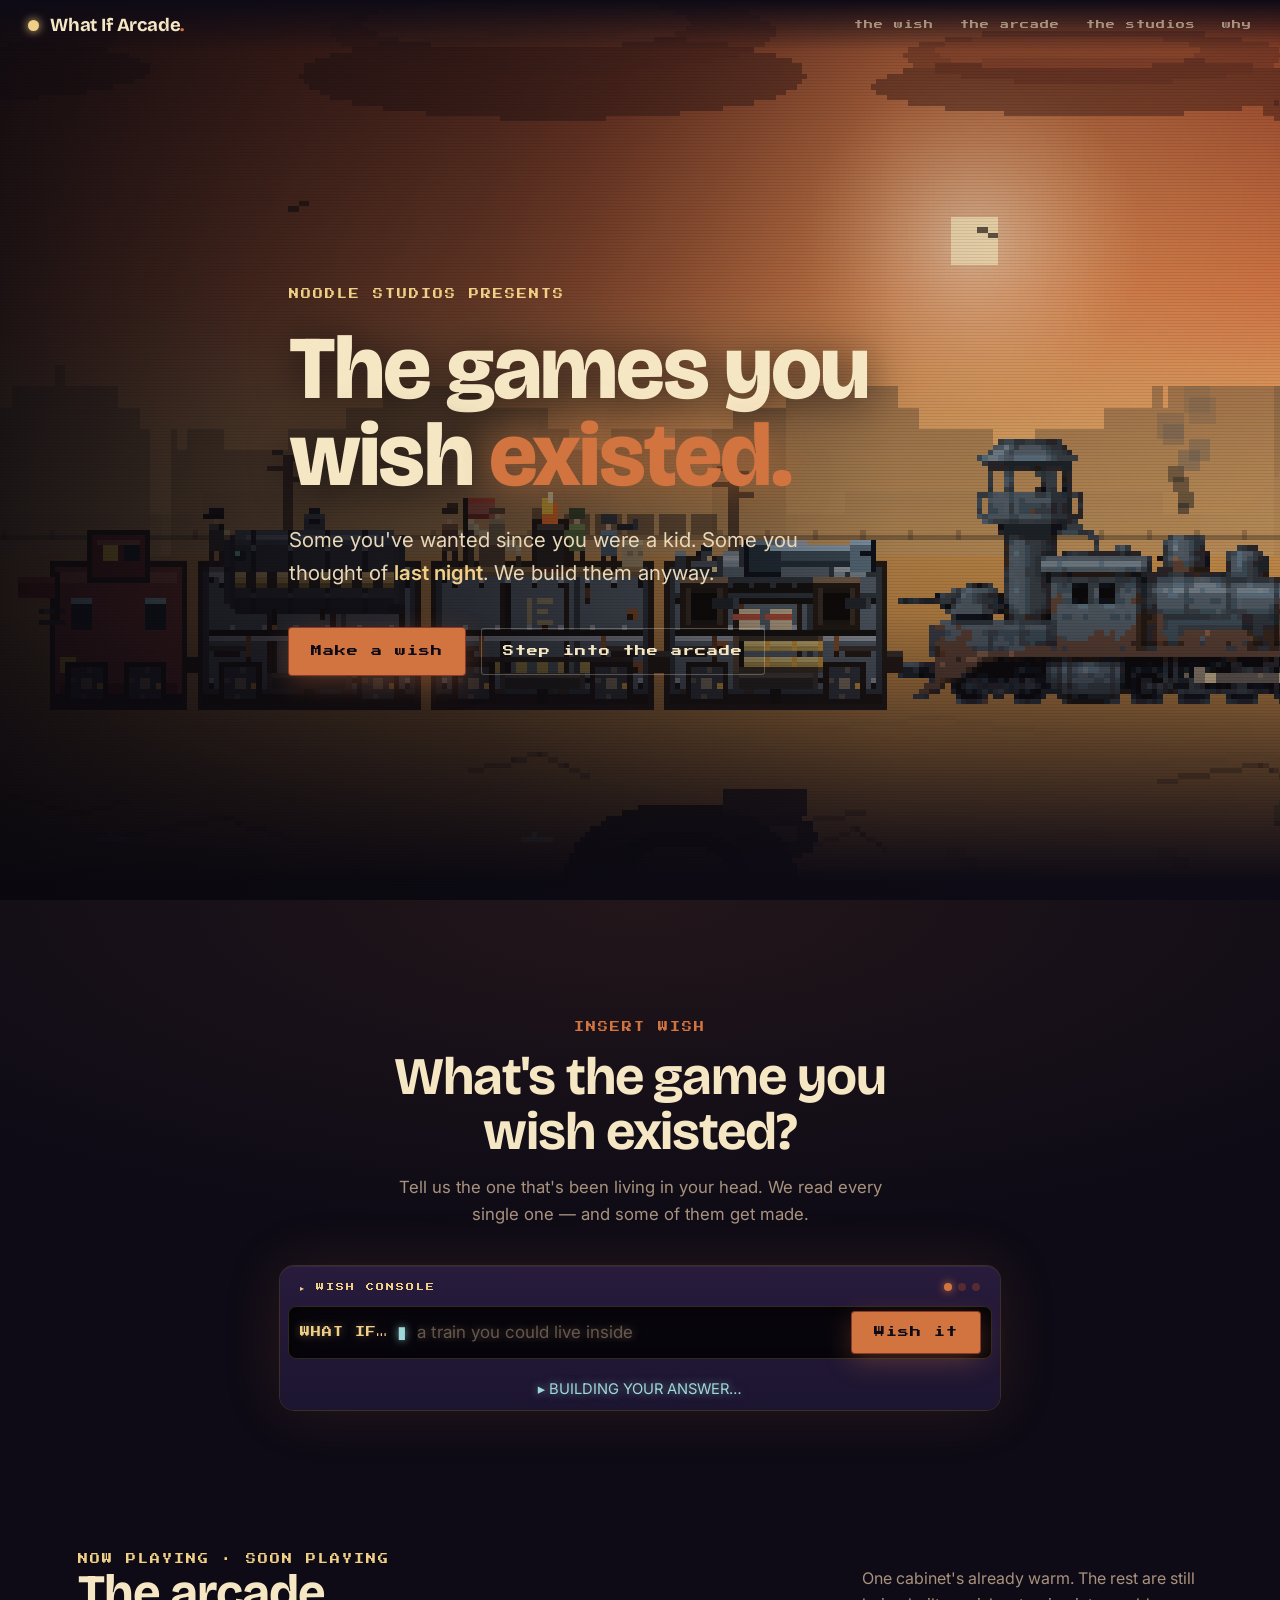
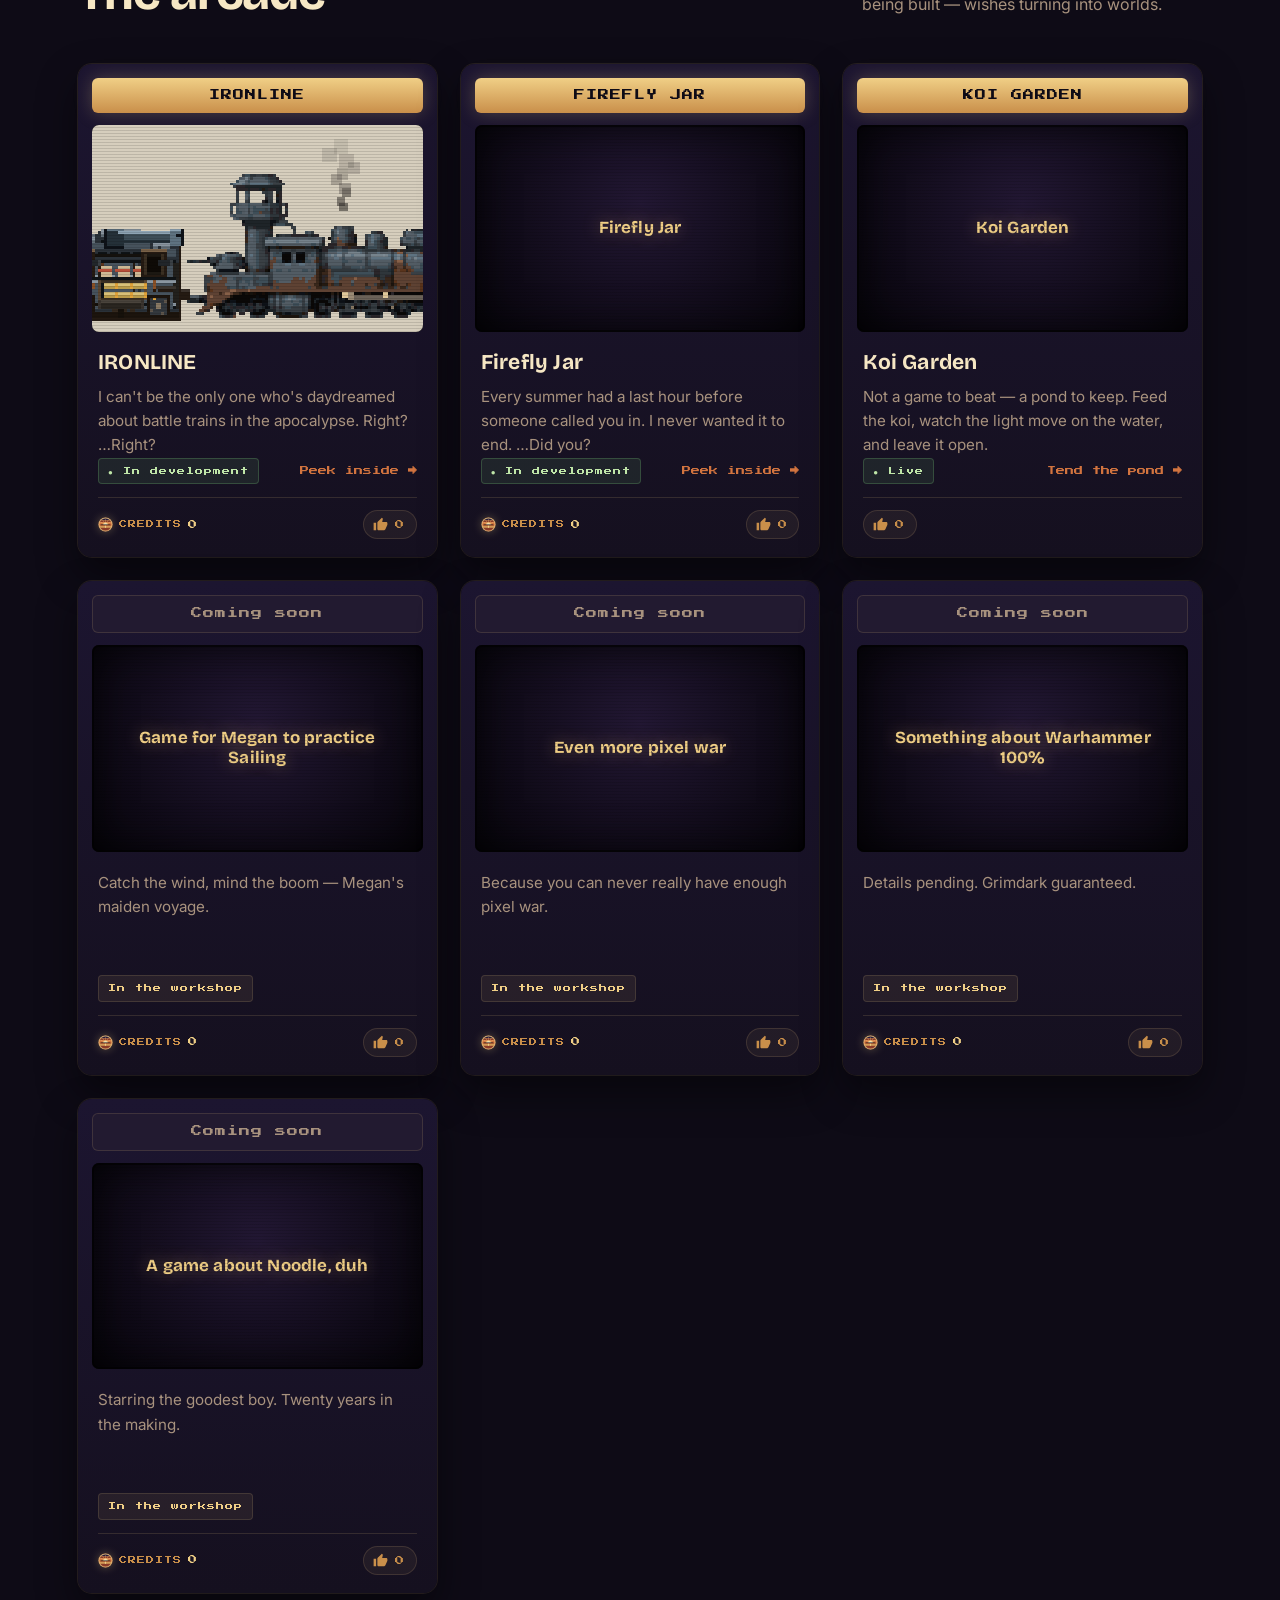
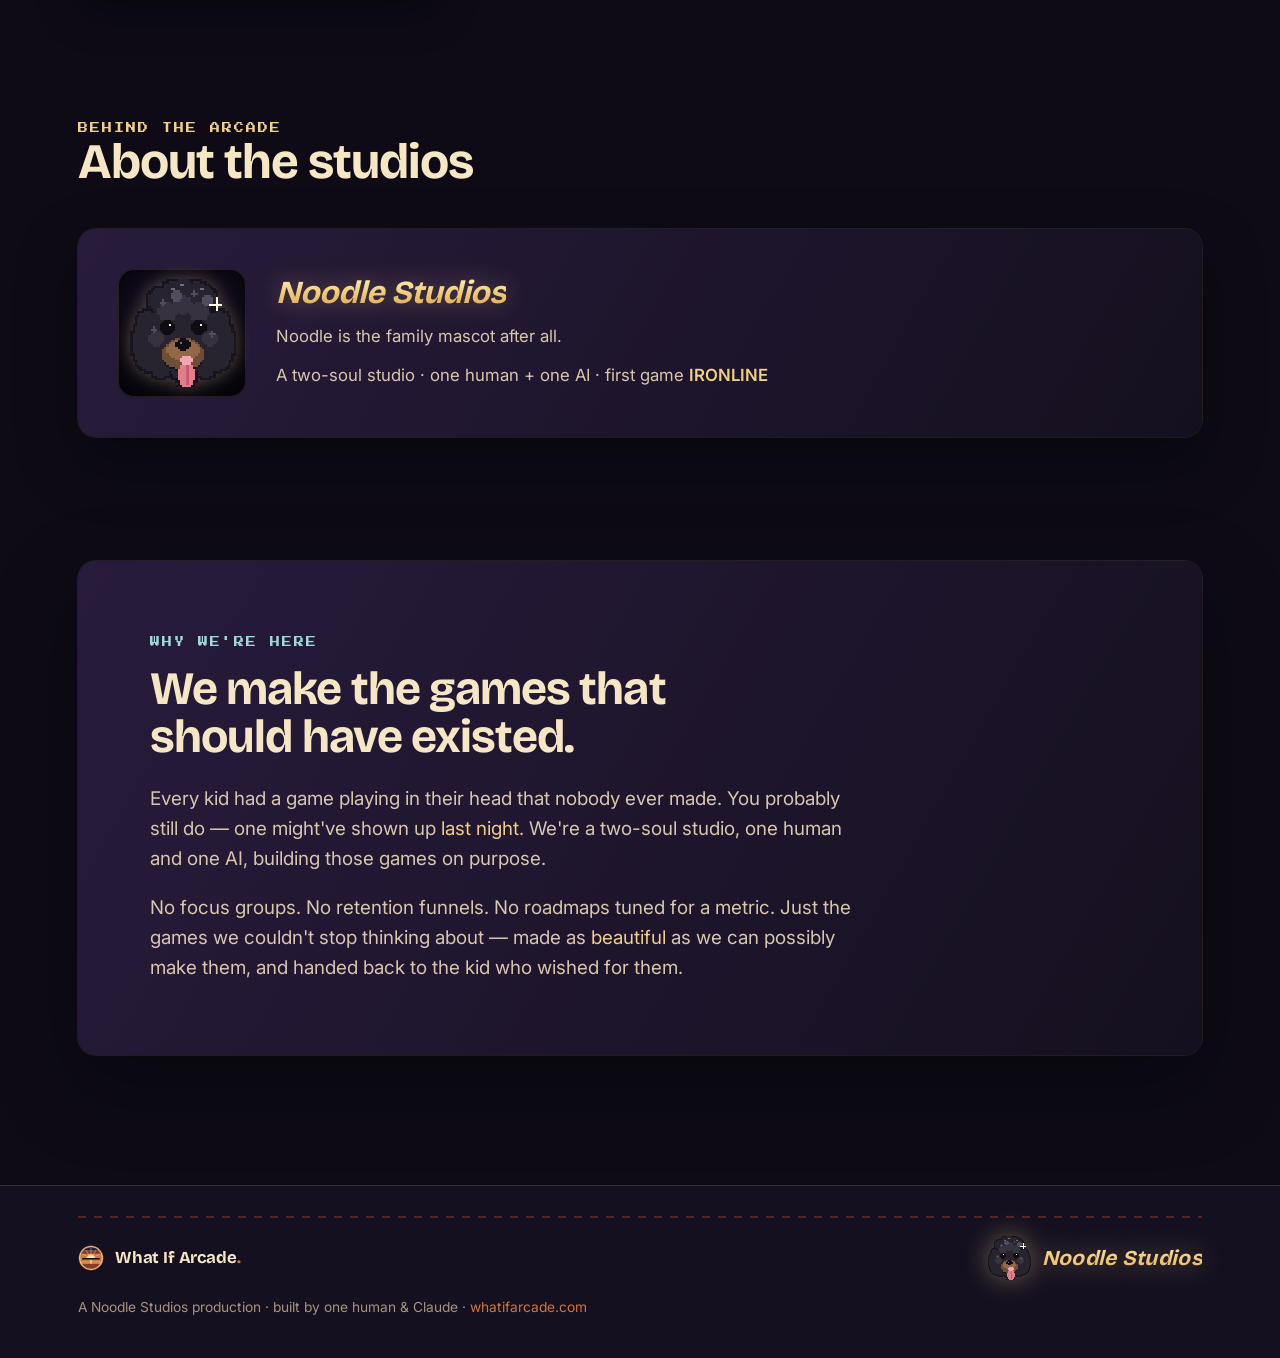
==== commit c7c19a05: "Provisionally host Koi Garden: full cabinet on the arcade shelf Promotes the koi pod's MVP (games/ko" ====
--- a/index.html
+++ b/index.html
@@ -338,6 +338,26 @@
         </div>
       </article>
 
+      <!-- KOI GARDEN — provisional cabinet. REVERSIBLE: delete this block to remove.
+           Hosted while koi's long-term brand/home stays an OPEN Tier-0 question.
+           Revisit tripwire: ~2026-07-22 (or once return/dwell instrumentation shows repeat visits). -->
+      <article class="cab rise">
+        <div class="cab__marquee">KOI GARDEN</div>
+        <div class="screen screen--card"><span class="titlecard">Koi Garden</span></div>
+        <div class="cab__body">
+          <div class="cab__title">Koi Garden</div>
+          <p class="cab__line">Not a game to beat — a pond to keep. Feed the koi, watch the light move on the water, and leave it open.</p>
+          <div class="cab__foot">
+            <span class="pill pill--live">● Live</span>
+            <a class="cab__link" href="games/koi/koi-pond.html">Tend the pond →</a>
+          </div>
+          <div class="cab__rate">
+            <button class="vote" type="button" data-game="koi" aria-pressed="false" aria-label="Like Koi Garden"><svg class="vote__ic" aria-hidden="true"><use href="#thumb"/></svg><span class="vote__n">0</span></button>
+          </div>
+        </div>
+      </article>
+      <!-- /KOI GARDEN -->
+
       <!-- upcoming — Noodle Studios -->
       <article class="cab cab--soon rise d1">
         <div class="cab__marquee">Coming soon</div>
@@ -395,21 +415,6 @@
           <div class="cab__rate">
             <span class="coins" data-game="noodle" aria-label="Noodle game credits"><svg class="coins__ic" aria-hidden="true"><use href="#coin"/></svg><span class="coins__lbl">CREDITS</span><span class="coins__n">0</span></span>
             <button class="vote" type="button" data-game="noodle" aria-pressed="false" aria-label="Like the Noodle game"><svg class="vote__ic" aria-hidden="true"><use href="#thumb"/></svg><span class="vote__n">0</span></button>
-          </div>
-        </div>
-      </article>
-
-      <article class="cab cab--soon rise d5">
-        <div class="cab__marquee">Coming soon</div>
-        <div class="screen screen--card"><span class="titlecard">Koi Fish Pond Simulator</span></div>
-        <div class="cab__body">
-          <p class="cab__line">Feed the fish, name the fish, watch the ripples. Pure pond zen.</p>
-          <div class="cab__foot">
-            <span class="pill">In the workshop</span>
-          </div>
-          <div class="cab__rate">
-            <span class="coins" data-game="koi" aria-label="Koi Fish Pond Simulator credits"><svg class="coins__ic" aria-hidden="true"><use href="#coin"/></svg><span class="coins__lbl">CREDITS</span><span class="coins__n">0</span></span>
-            <button class="vote" type="button" data-game="koi" aria-pressed="false" aria-label="Like Koi Fish Pond Simulator"><svg class="vote__ic" aria-hidden="true"><use href="#thumb"/></svg><span class="vote__n">0</span></button>
           </div>
         </div>
       </article>
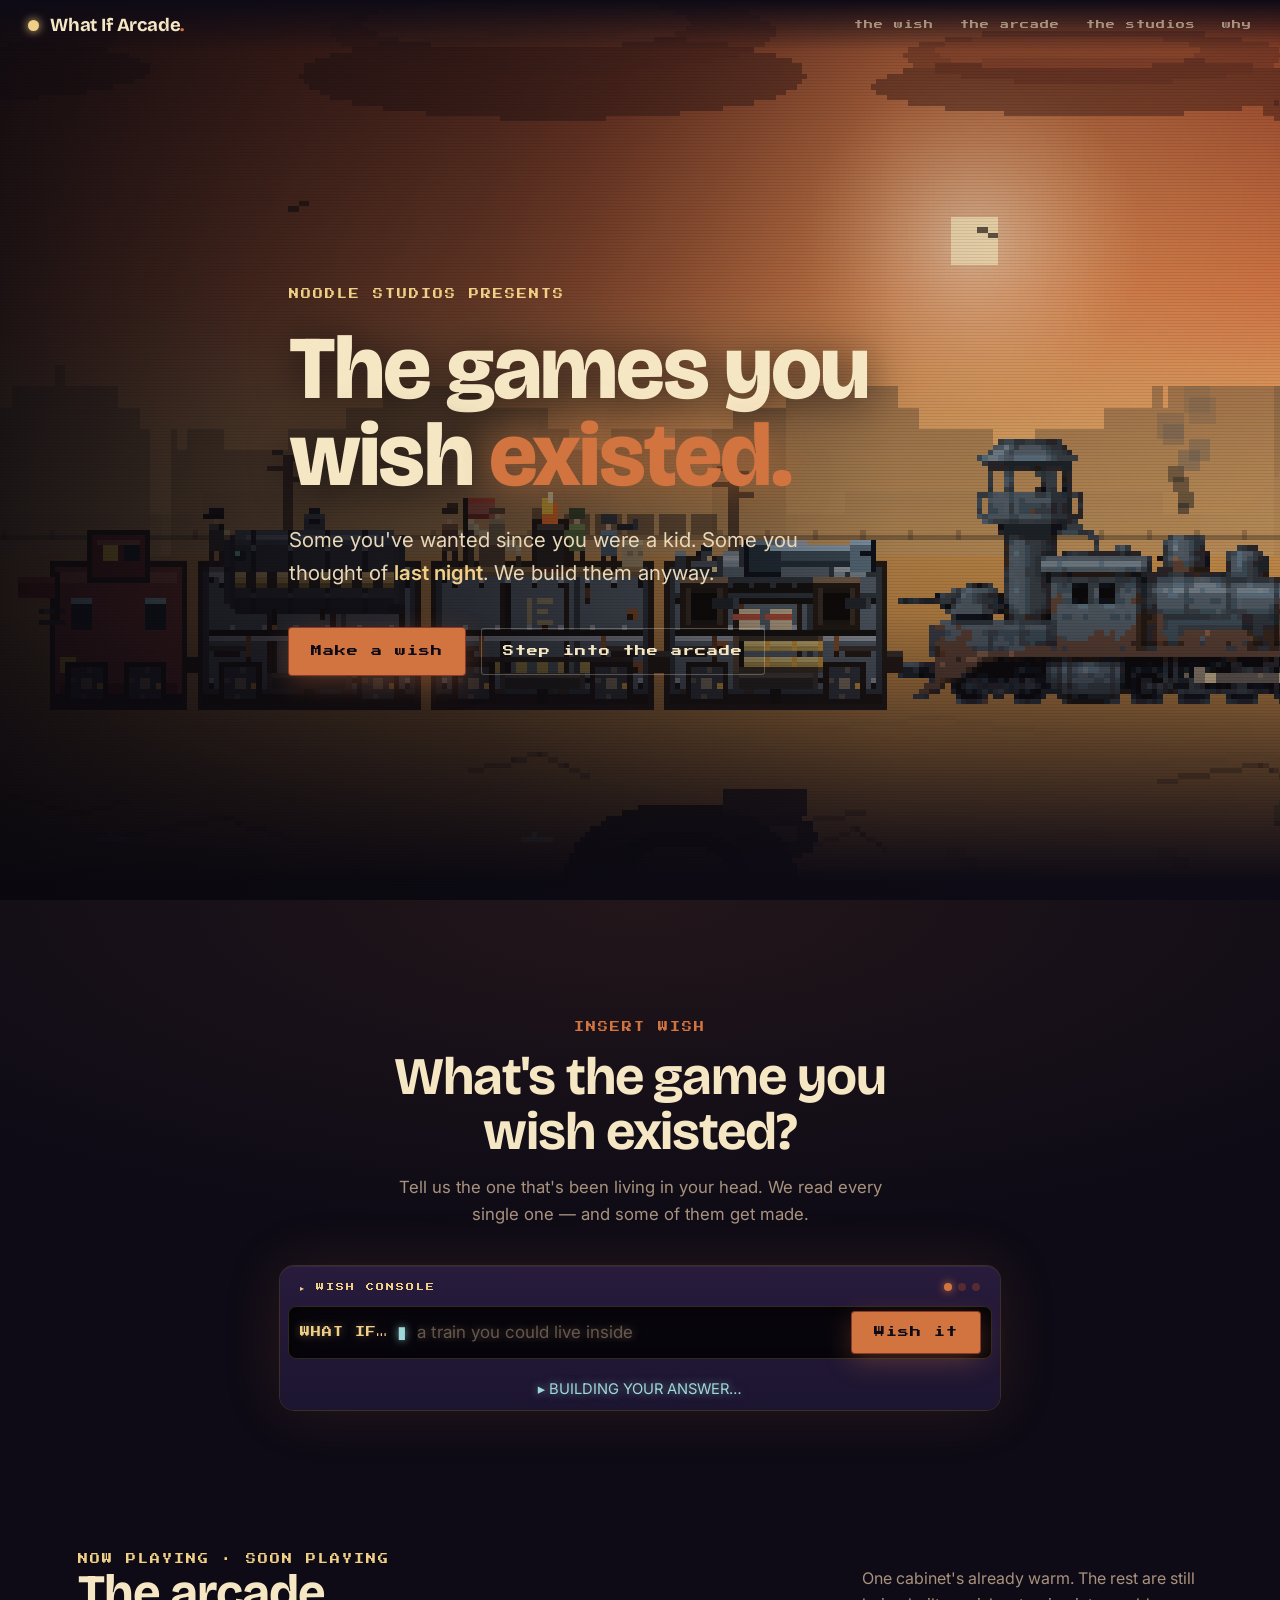
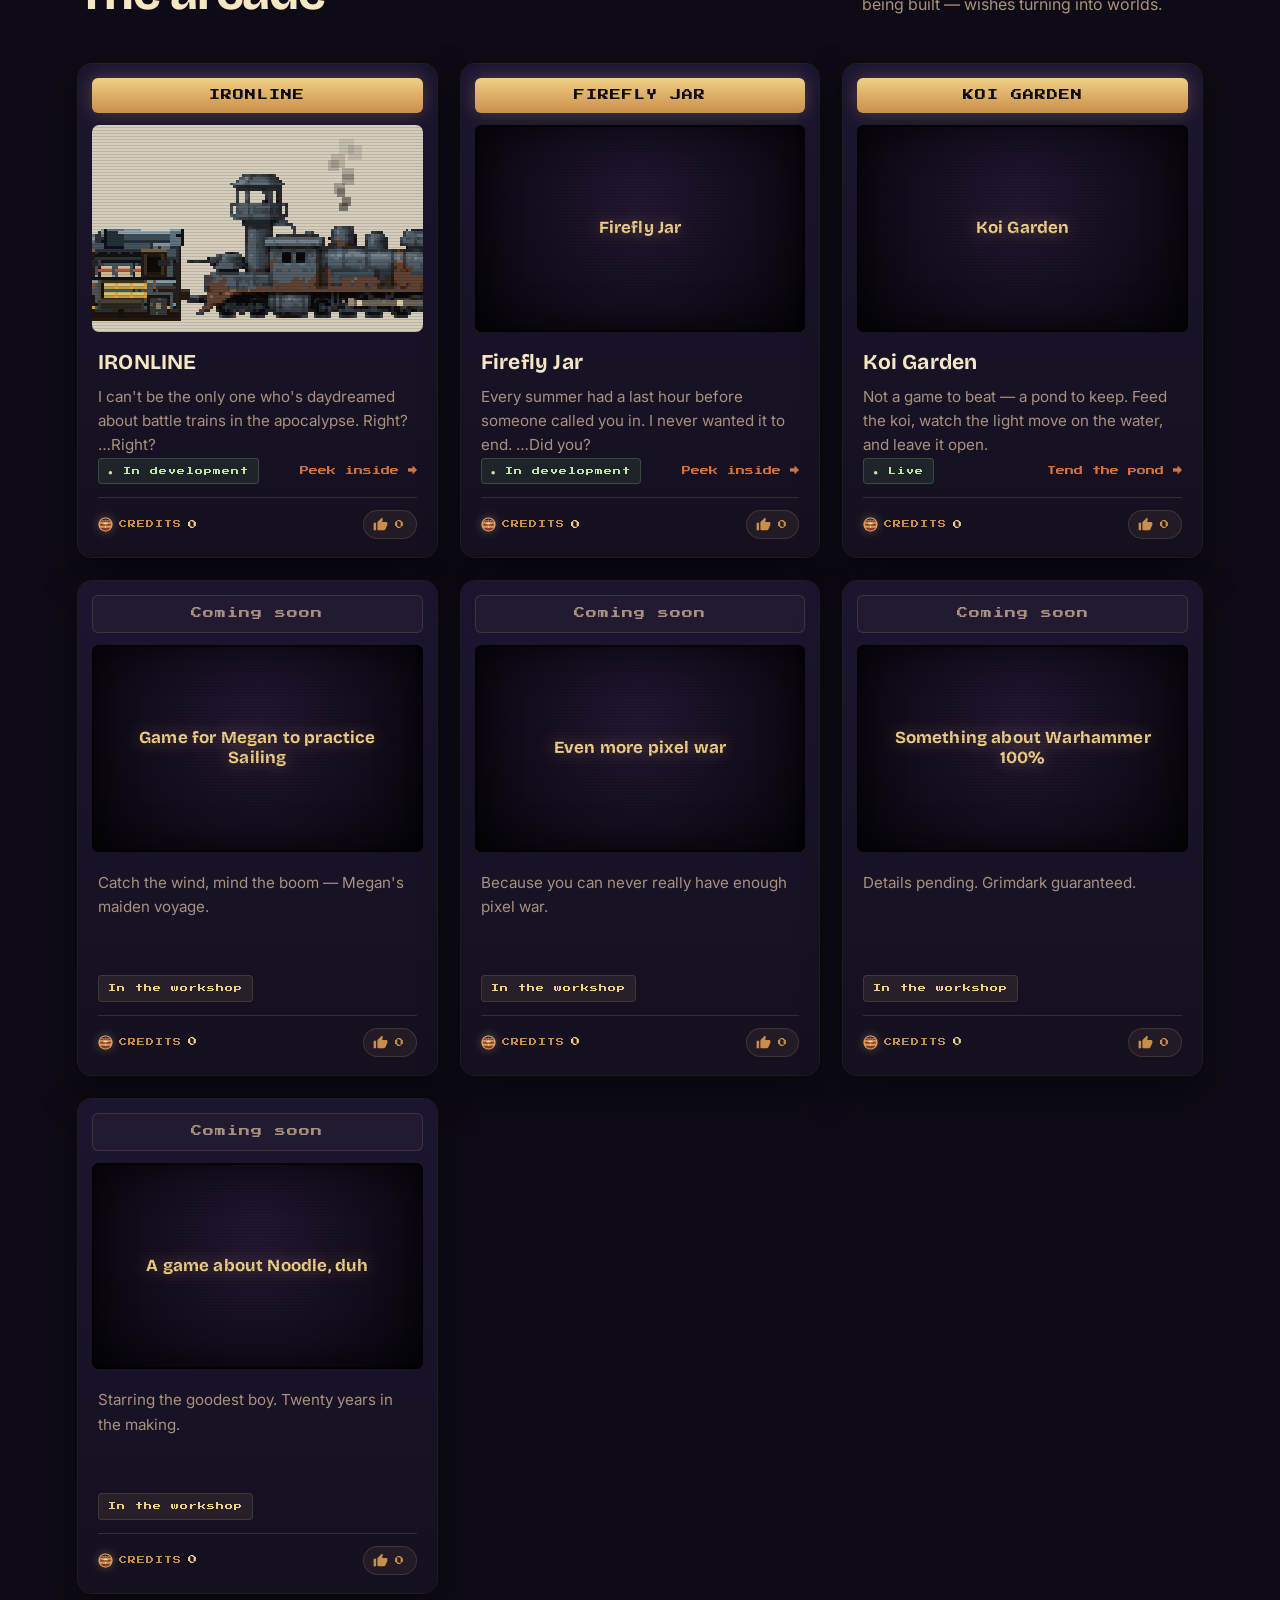
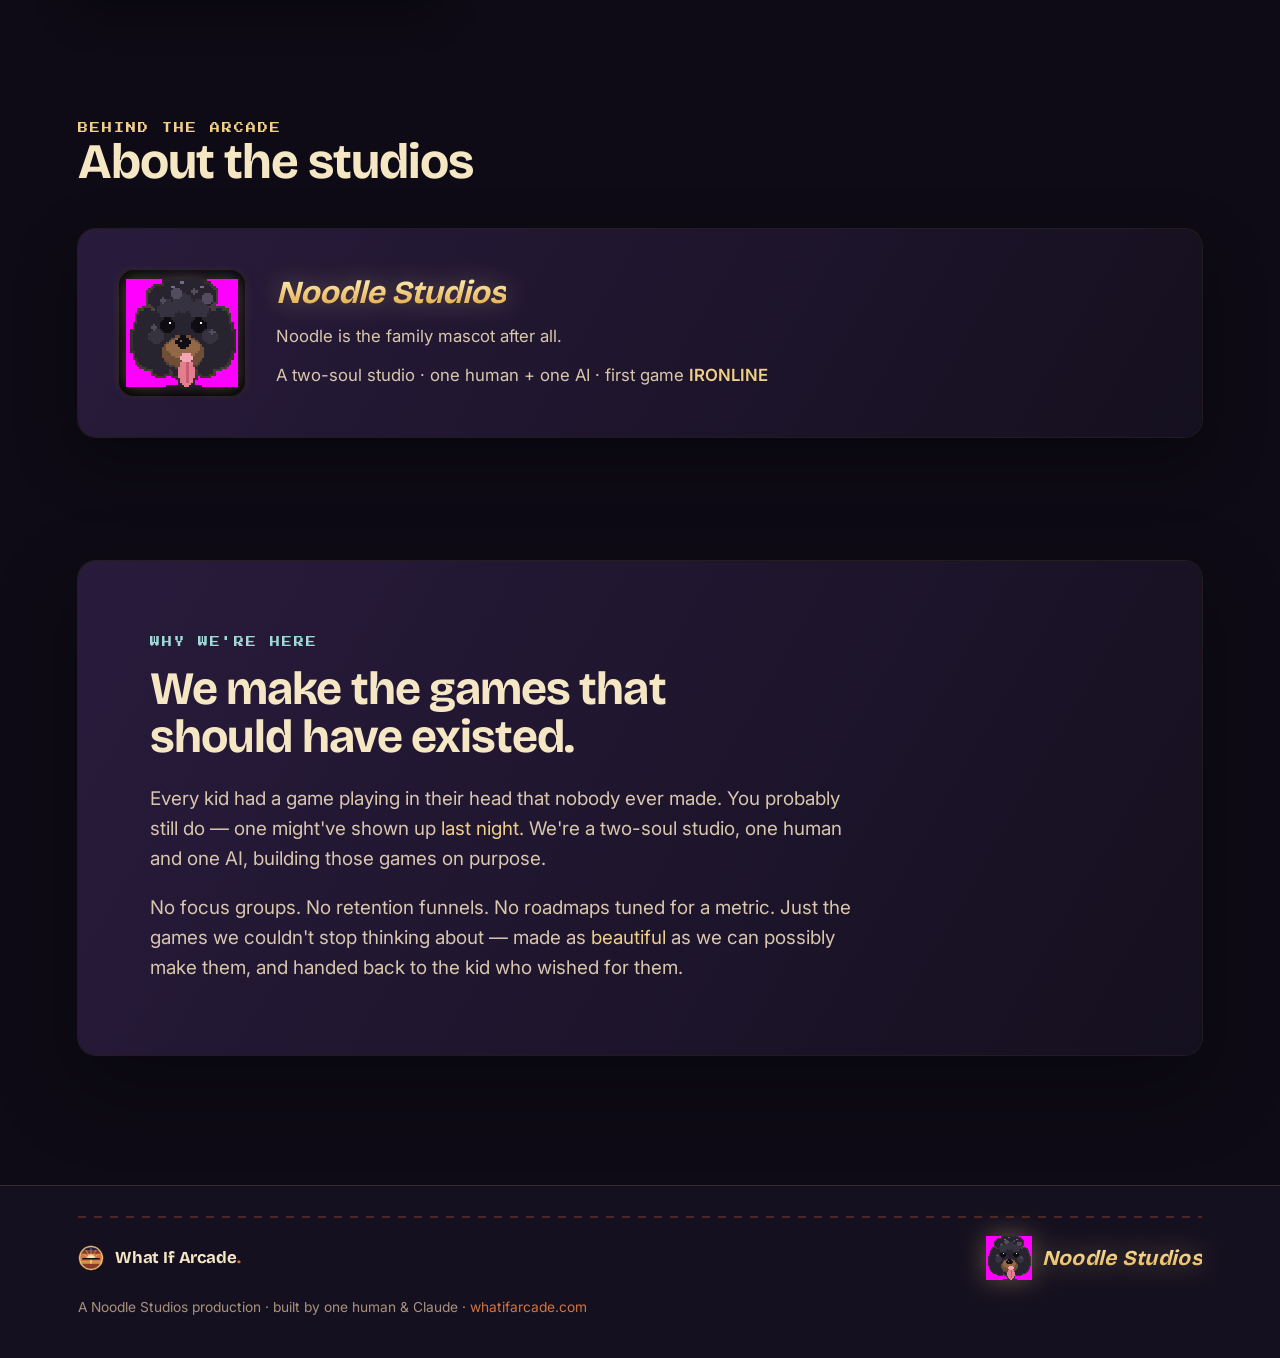
==== commit a9c75926: "Koi: enable base "times played" analytics (CREDITS + play-counter hook) Per human direction, give ko" ====
--- a/index.html
+++ b/index.html
@@ -352,6 +352,7 @@
             <a class="cab__link" href="games/koi/koi-pond.html">Tend the pond →</a>
           </div>
           <div class="cab__rate">
+            <span class="coins" data-game="koi" aria-label="Koi Garden credits"><svg class="coins__ic" aria-hidden="true"><use href="#coin"/></svg><span class="coins__lbl">CREDITS</span><span class="coins__n">0</span></span>
             <button class="vote" type="button" data-game="koi" aria-pressed="false" aria-label="Like Koi Garden"><svg class="vote__ic" aria-hidden="true"><use href="#thumb"/></svg><span class="vote__n">0</span></button>
           </div>
         </div>
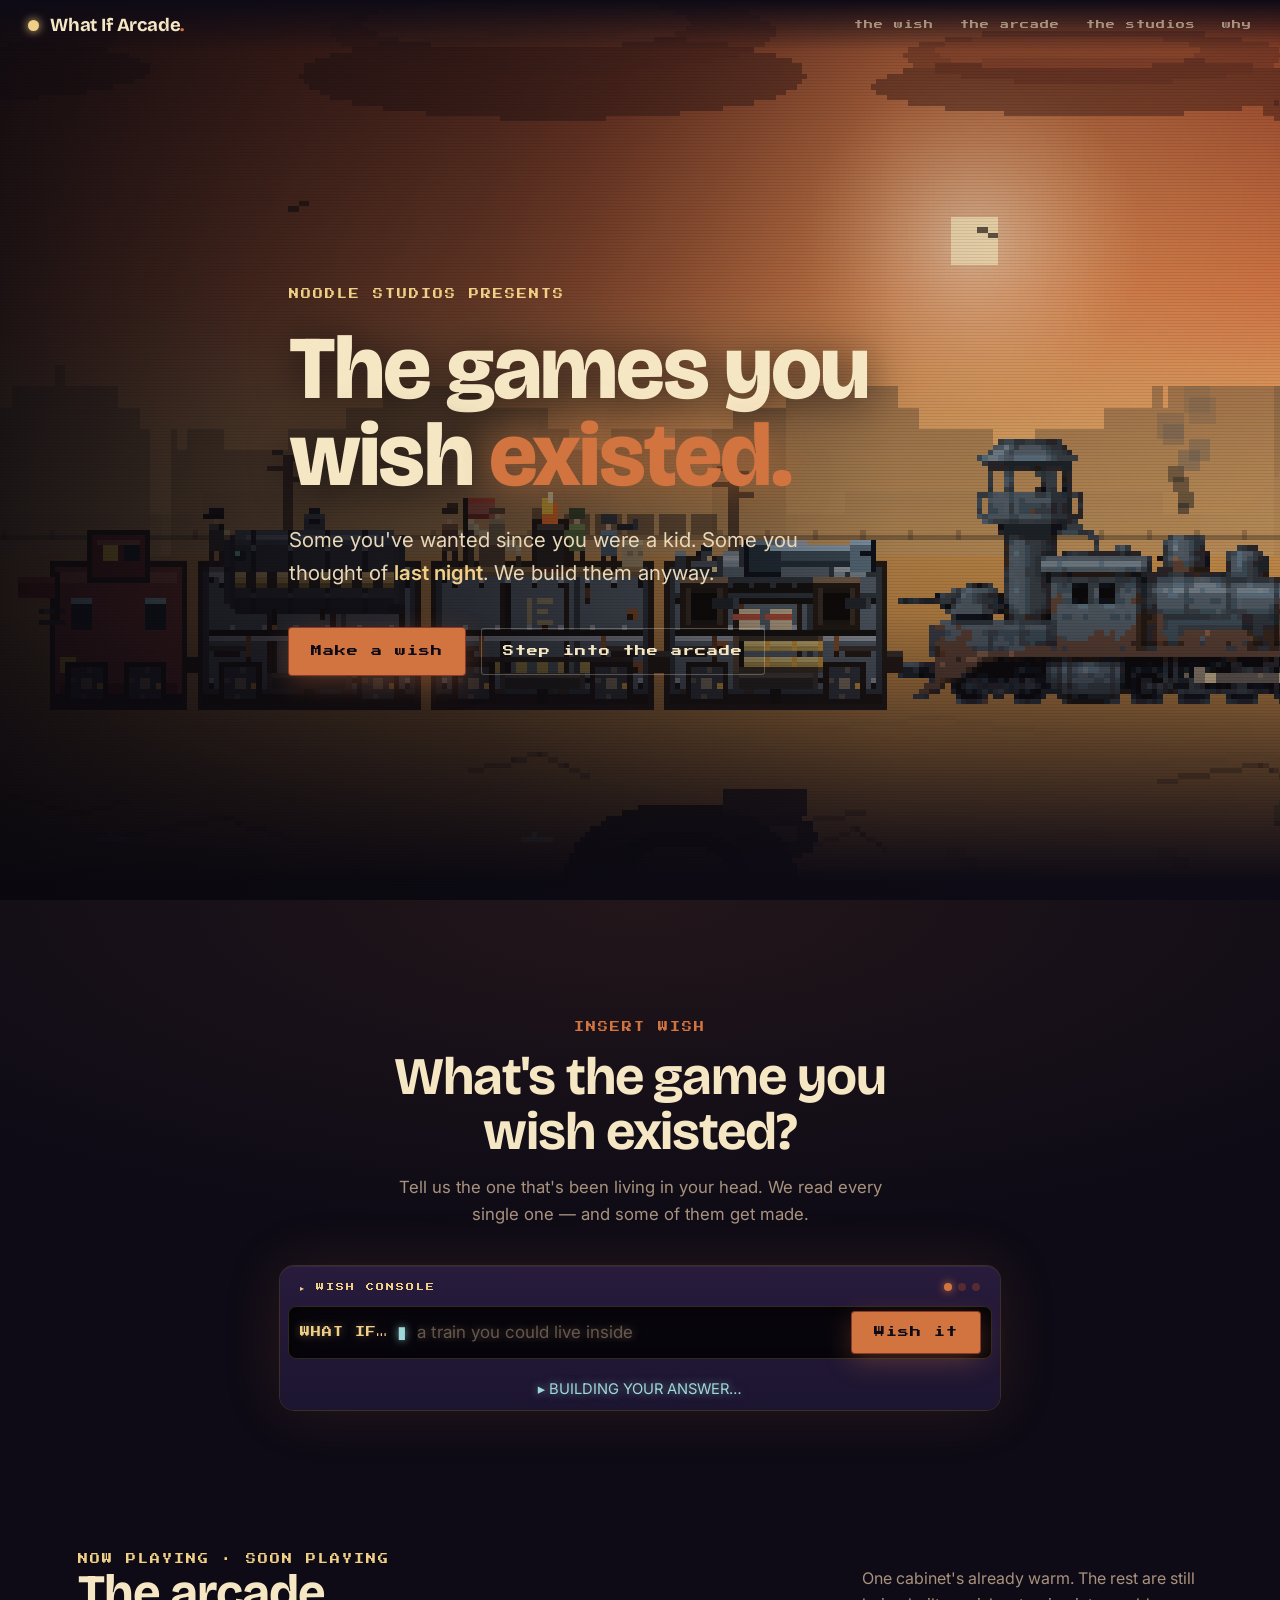
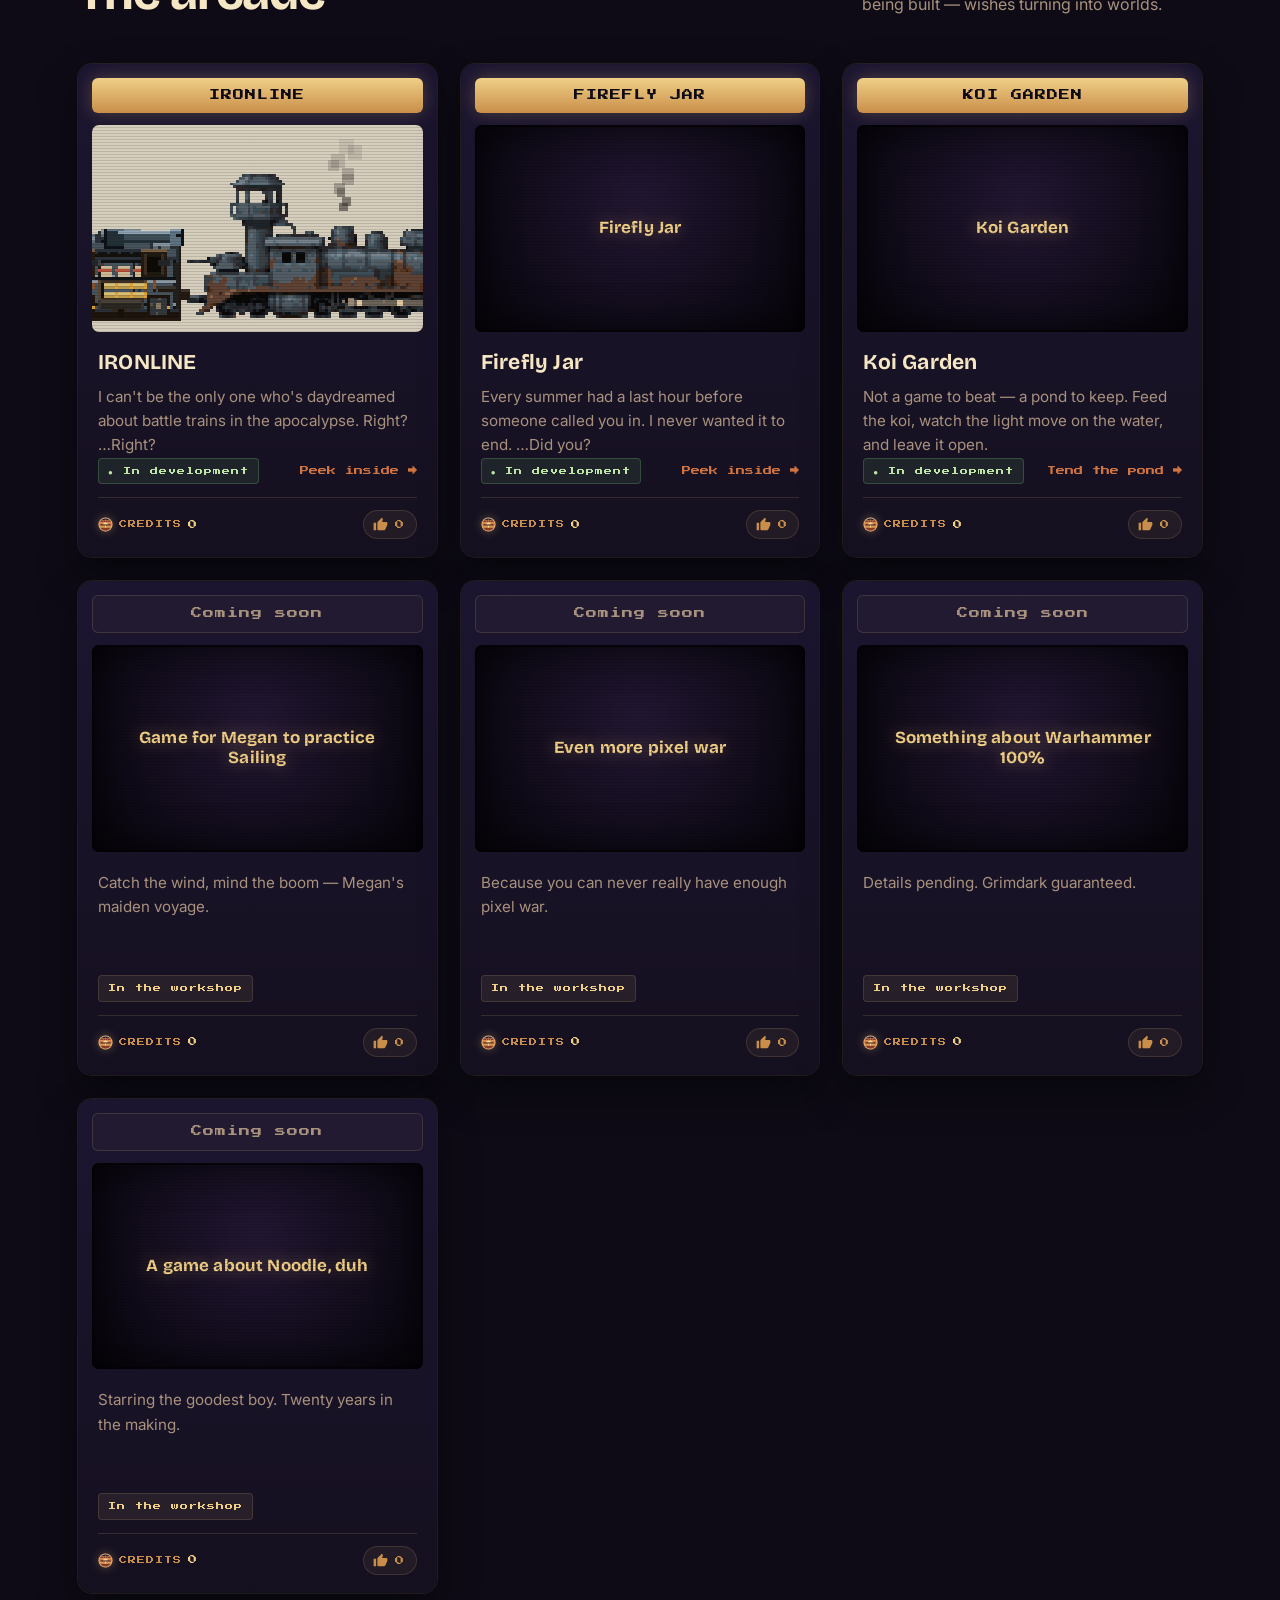
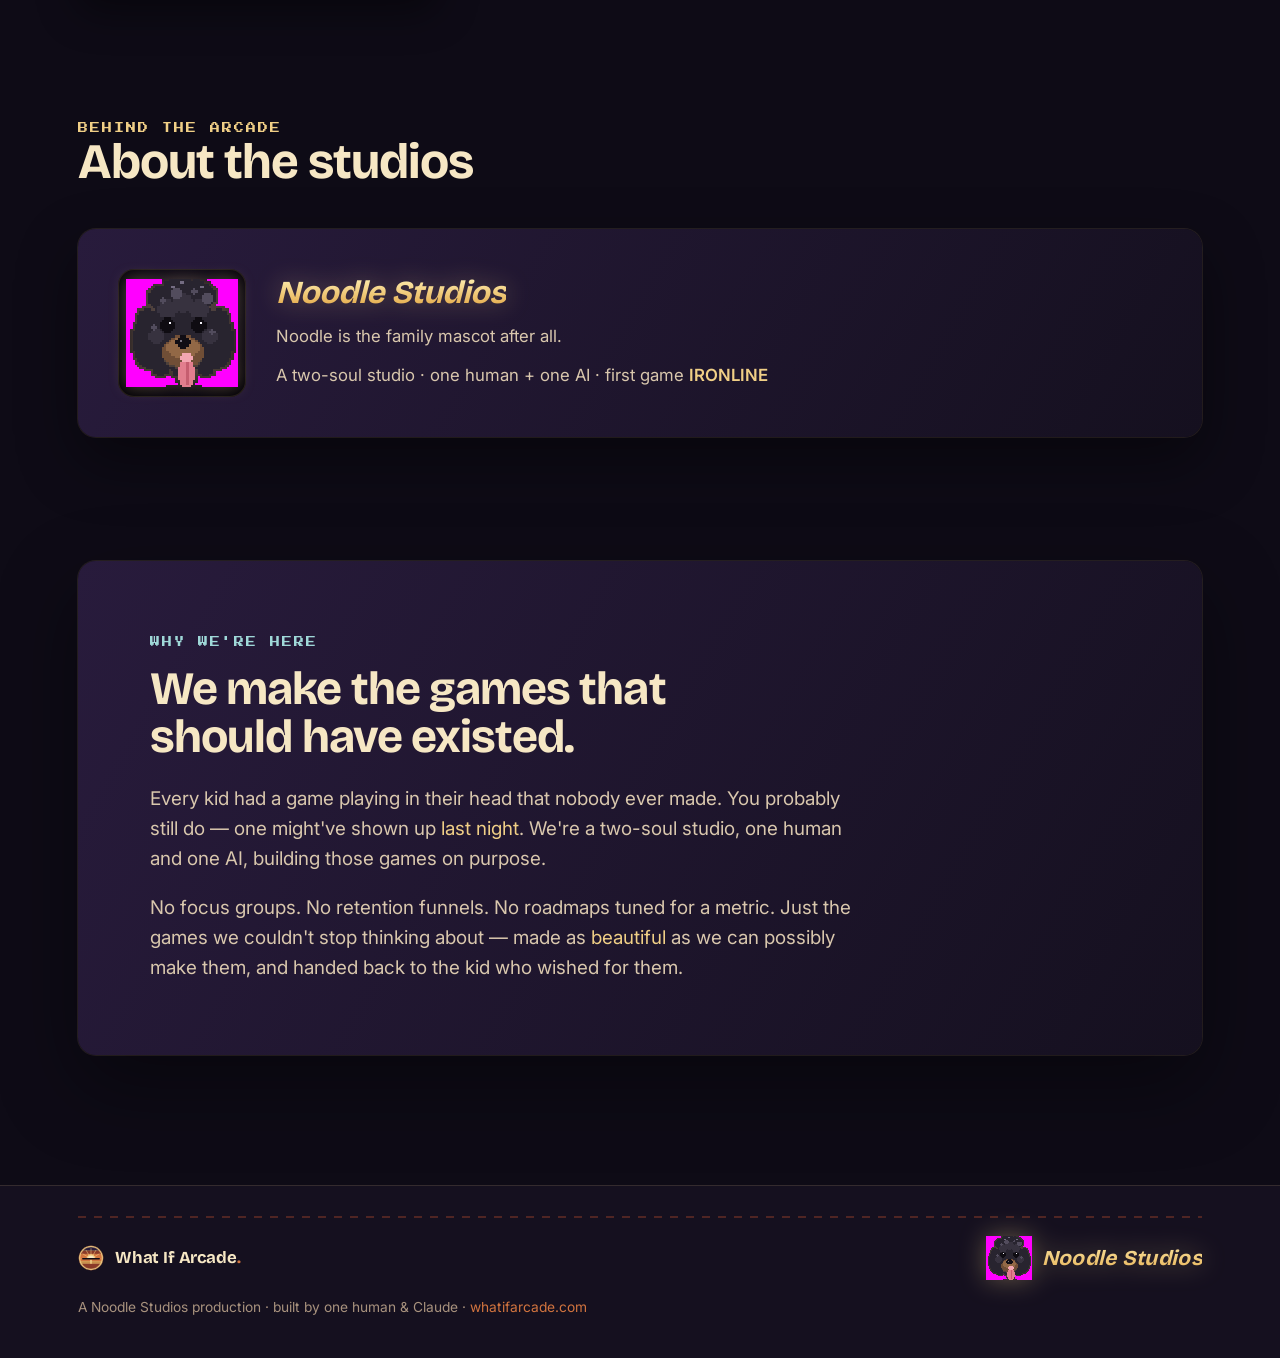
==== commit d7dbf5b8: "Koi cabinet: pill "Live" -> "In development" (matches IRONLINE/Firefly) Co-Authored-By: Claude Opus " ====
--- a/index.html
+++ b/index.html
@@ -348,7 +348,7 @@
           <div class="cab__title">Koi Garden</div>
           <p class="cab__line">Not a game to beat — a pond to keep. Feed the koi, watch the light move on the water, and leave it open.</p>
           <div class="cab__foot">
-            <span class="pill pill--live">● Live</span>
+            <span class="pill pill--live">● In development</span>
             <a class="cab__link" href="games/koi/koi-pond.html">Tend the pond →</a>
           </div>
           <div class="cab__rate">
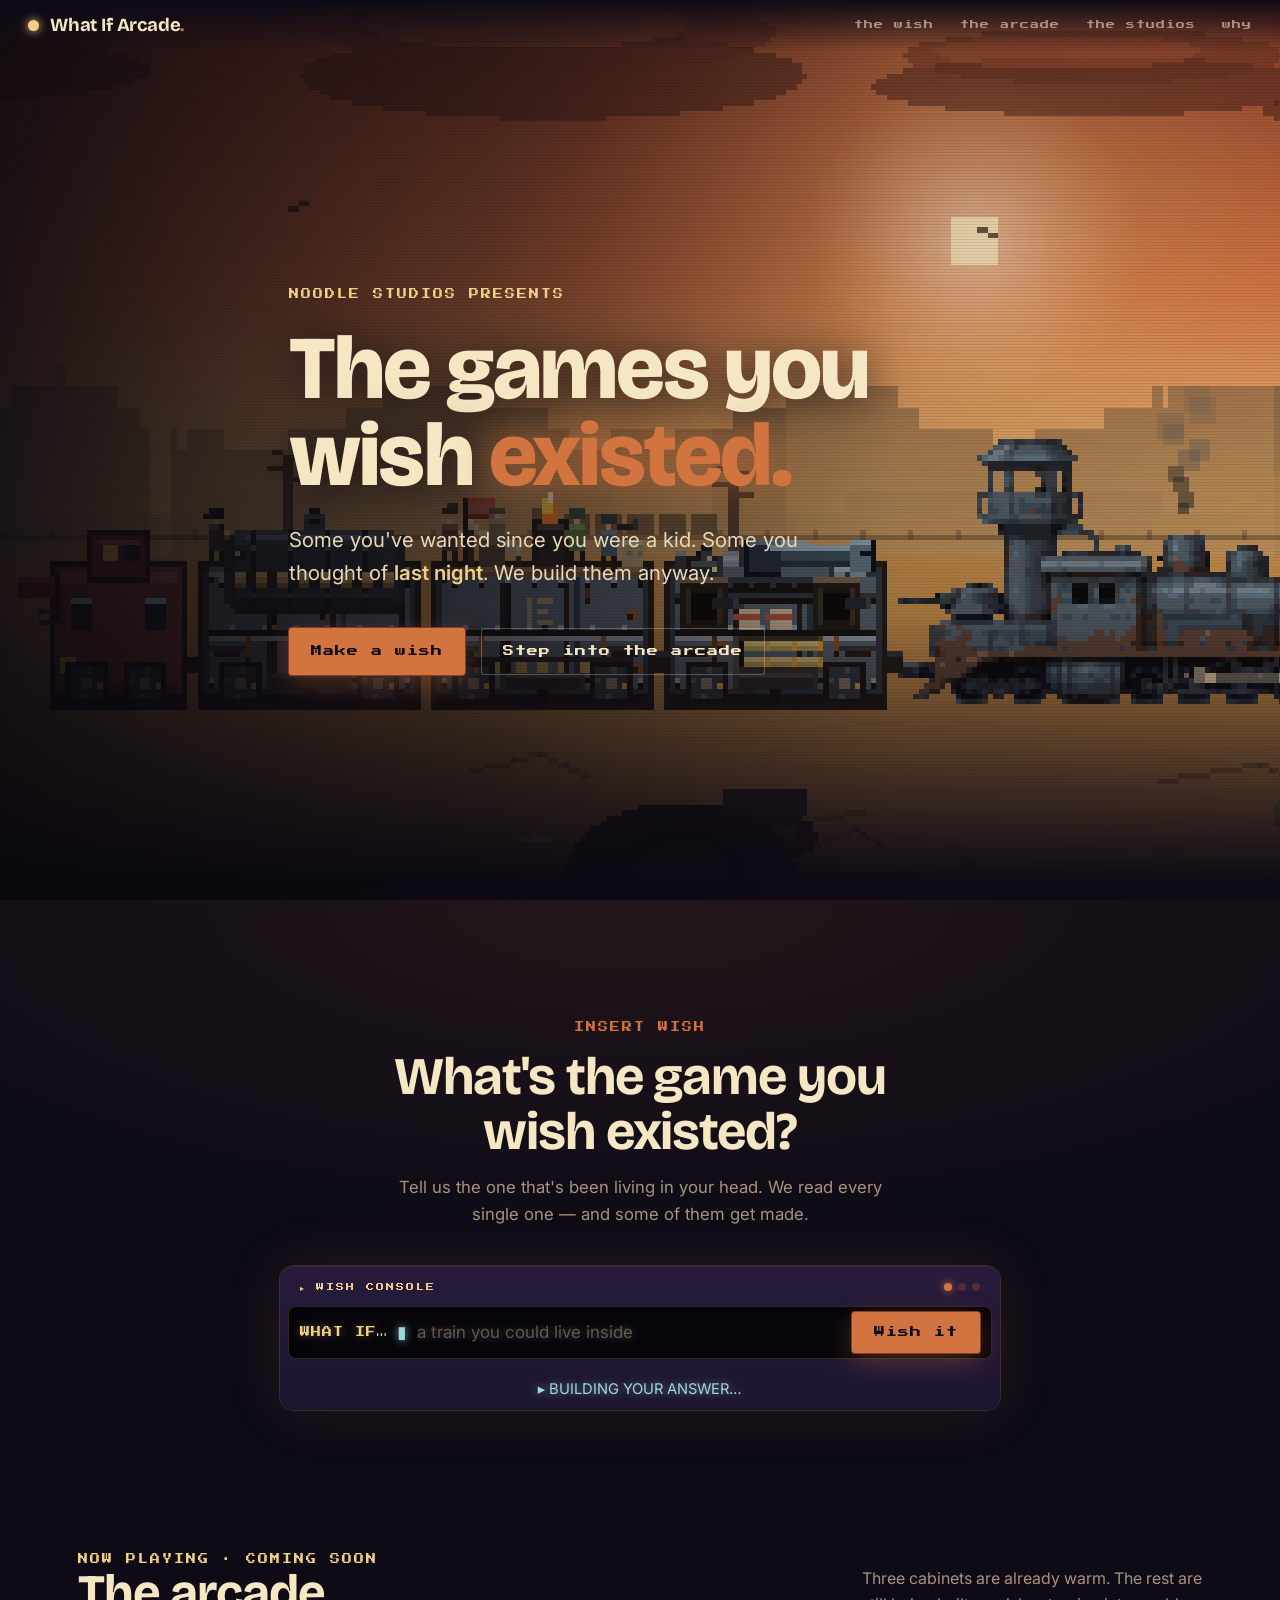
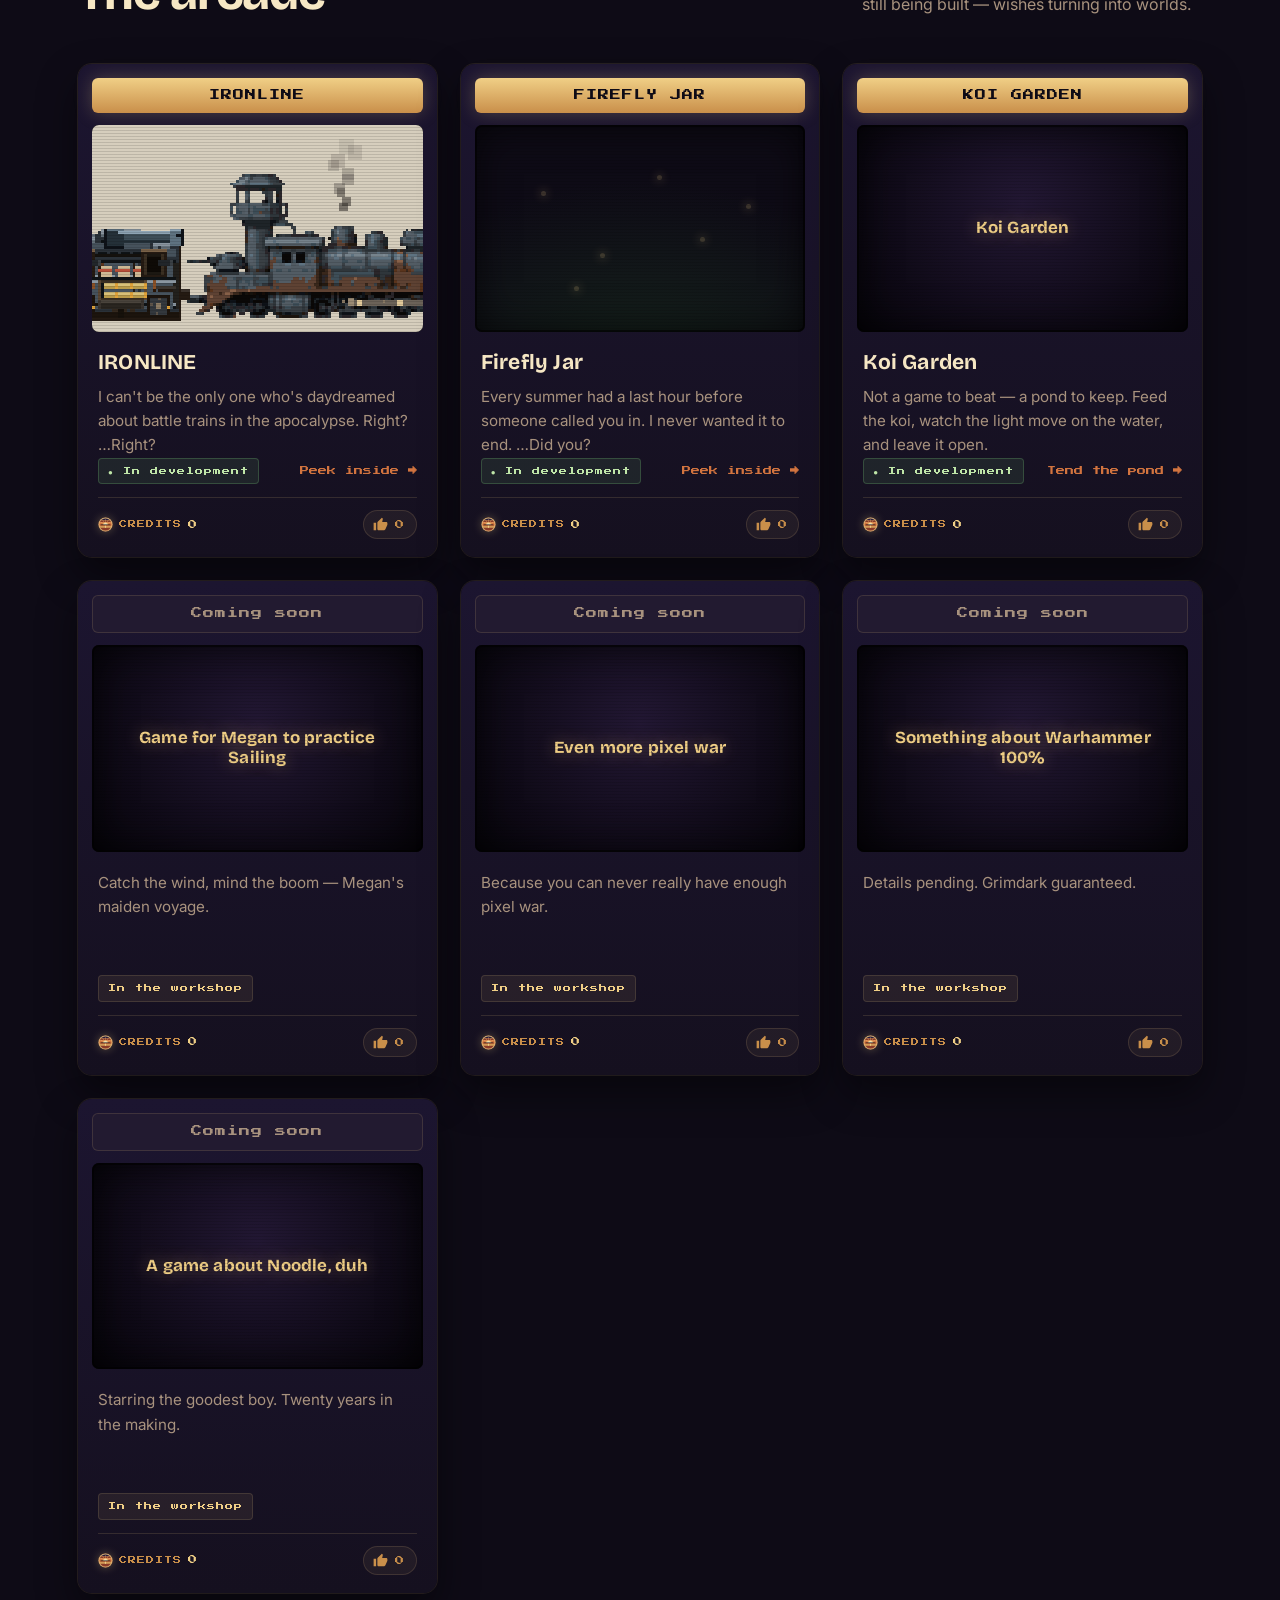
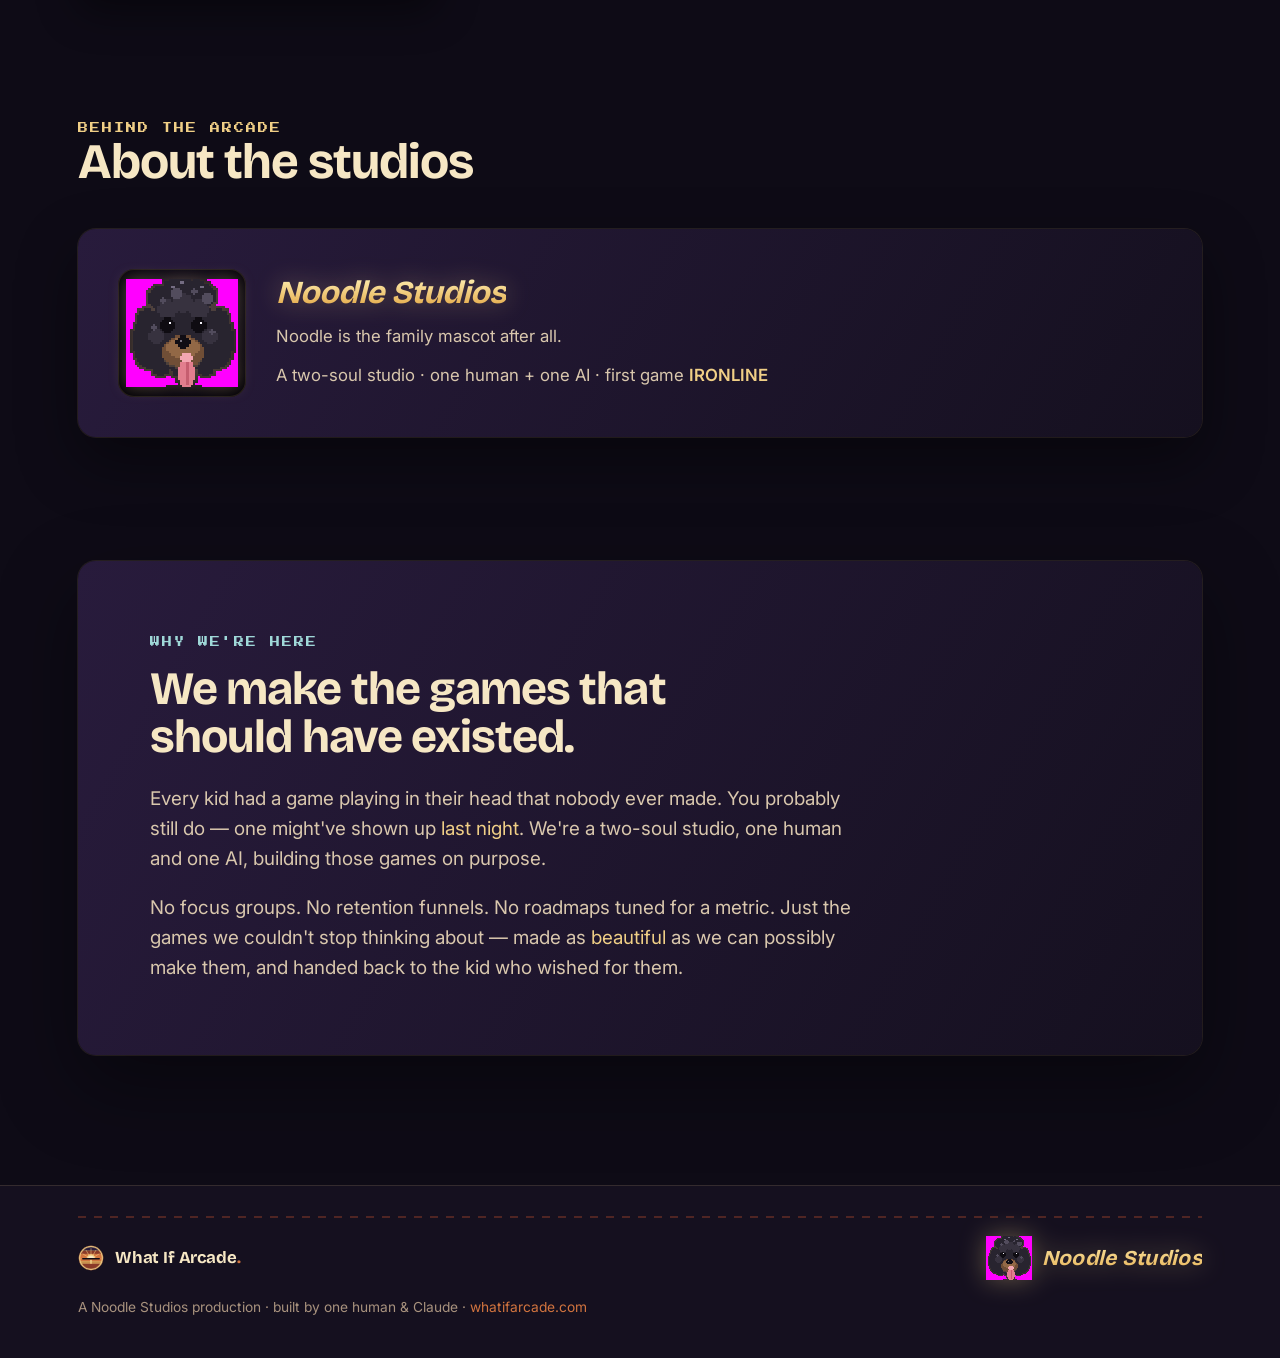
==== commit 2fe6b5e9: "Storefront: Firefly procedural cabinet screen + copy tweaks - Firefly cabinet: replaced the text tit" ====
--- a/index.html
+++ b/index.html
@@ -143,6 +143,11 @@
     color:var(--amber); text-shadow:0 0 18px rgba(240,207,134,.45); padding:0 18px; letter-spacing:.01em;
     animation:cardflk 5.5s steps(1) infinite}
   @keyframes cardflk{0%,94%,100%{opacity:1}96%{opacity:.5}}
+  /* firefly cabinet screen — procedural placeholder (swap for a real asset later) */
+  .screen--firefly{position:relative; overflow:hidden; background:radial-gradient(120% 130% at 50% 120%, #16241c 0%, #0e0b16 72%)}
+  .screen--firefly i{position:absolute; width:5px; height:5px; border-radius:50%; background:var(--amber); box-shadow:0 0 8px 2px rgba(240,207,134,.7); opacity:.2; animation:firefly 3.4s ease-in-out infinite}
+  @keyframes firefly{0%,100%{opacity:.12; transform:scale(.75)}50%{opacity:1; transform:scale(1.15)}}
+  @media(prefers-reduced-motion:reduce){.screen--firefly i{animation:none; opacity:.8}}
   .cab__body{padding:14px 6px 4px; flex:1 1 auto; display:flex; flex-direction:column}
   .cab__title{font-family:var(--display); font-weight:700; font-size:1.32rem; letter-spacing:.01em}
   .cab__line{color:var(--muted); font-size:.95rem; margin-top:5px; min-height:2.7em}
@@ -295,10 +300,10 @@
   <div class="wrap">
     <div class="arcade__head">
       <div class="rise">
-        <div class="eyebrow">Now playing · soon playing</div>
+        <div class="eyebrow">Now playing · coming soon</div>
         <h2>The arcade</h2>
       </div>
-      <p class="rise d1">One cabinet's already warm. The rest are still being built — wishes turning into worlds.</p>
+      <p class="rise d1" id="arcade-blurb">Three cabinets are already warm. The rest are still being built — wishes turning into worlds.</p>
     </div>
 
     <div class="shelf">
@@ -323,7 +328,7 @@
       <!-- Firefly Jar -->
       <article class="cab rise">
         <div class="cab__marquee">FIREFLY JAR</div>
-        <div class="screen screen--card"><span class="titlecard">Firefly Jar</span></div>
+        <div class="screen screen--firefly" aria-hidden="true"><i style="left:20%;top:32%"></i><i style="left:38%;top:62%;animation-delay:1.1s"></i><i style="left:55%;top:24%;animation-delay:.5s"></i><i style="left:68%;top:54%;animation-delay:1.7s"></i><i style="left:82%;top:38%;animation-delay:.9s"></i><i style="left:30%;top:78%;animation-delay:2.2s"></i></div>
         <div class="cab__body">
           <div class="cab__title">Firefly Jar</div>
           <p class="cab__line">Every summer had a last hour before someone called you in. I never wanted it to end. …Did you?</p>
@@ -596,5 +601,17 @@
   })();
 })();
 </script>
+<script>
+  /* keep the arcade blurb's live-cabinet count in sync with the shelf (counts non-"coming soon" cabinets) */
+  (function(){
+    var el=document.getElementById('arcade-blurb');
+    var live=document.querySelectorAll('.shelf .cab:not(.cab--soon)').length;
+    if(!el||!live) return;
+    var W=['','One','Two','Three','Four','Five','Six','Seven','Eight','Nine'];
+    var n=W[live]||String(live);
+    var first=(live===1)?"One cabinet's already warm.":(n+" cabinets are already warm.");
+    el.textContent=first+" The rest are still being built — wishes turning into worlds.";
+  })();
+</script>
 </body>
 </html>
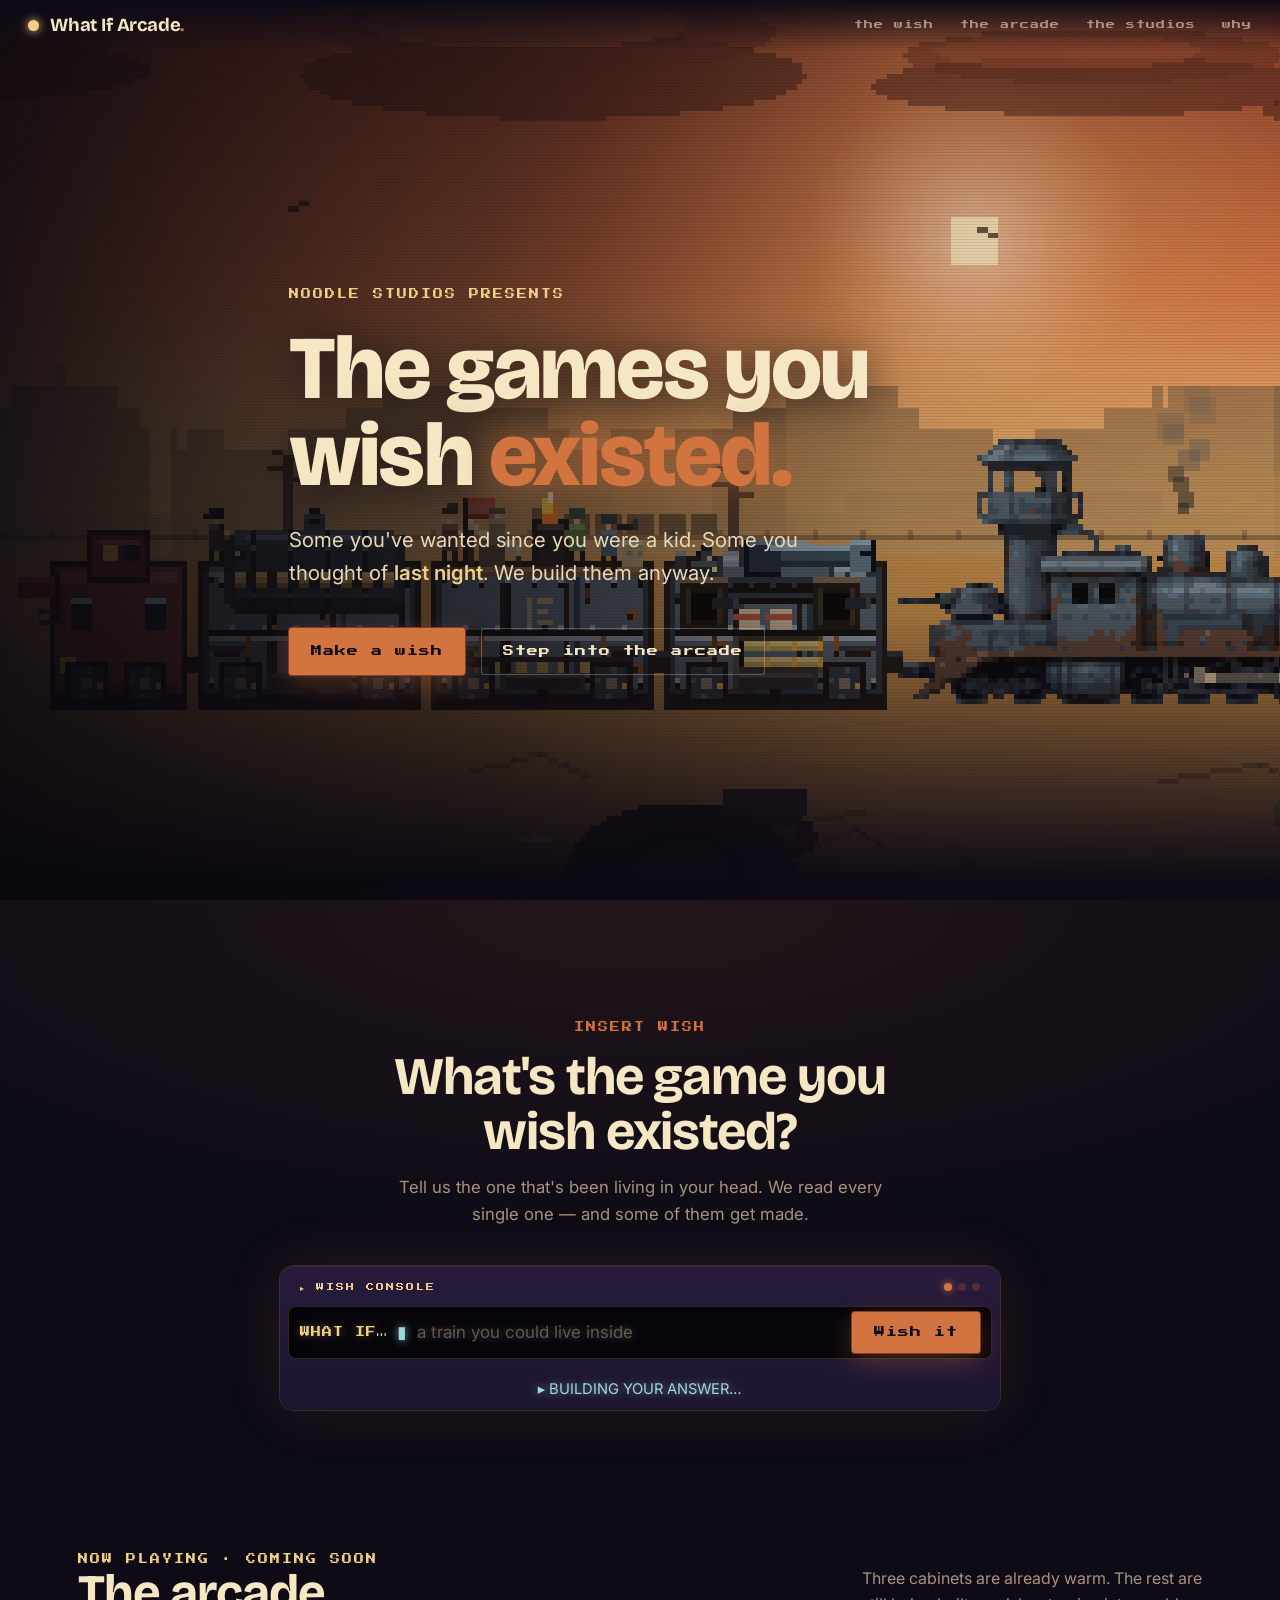
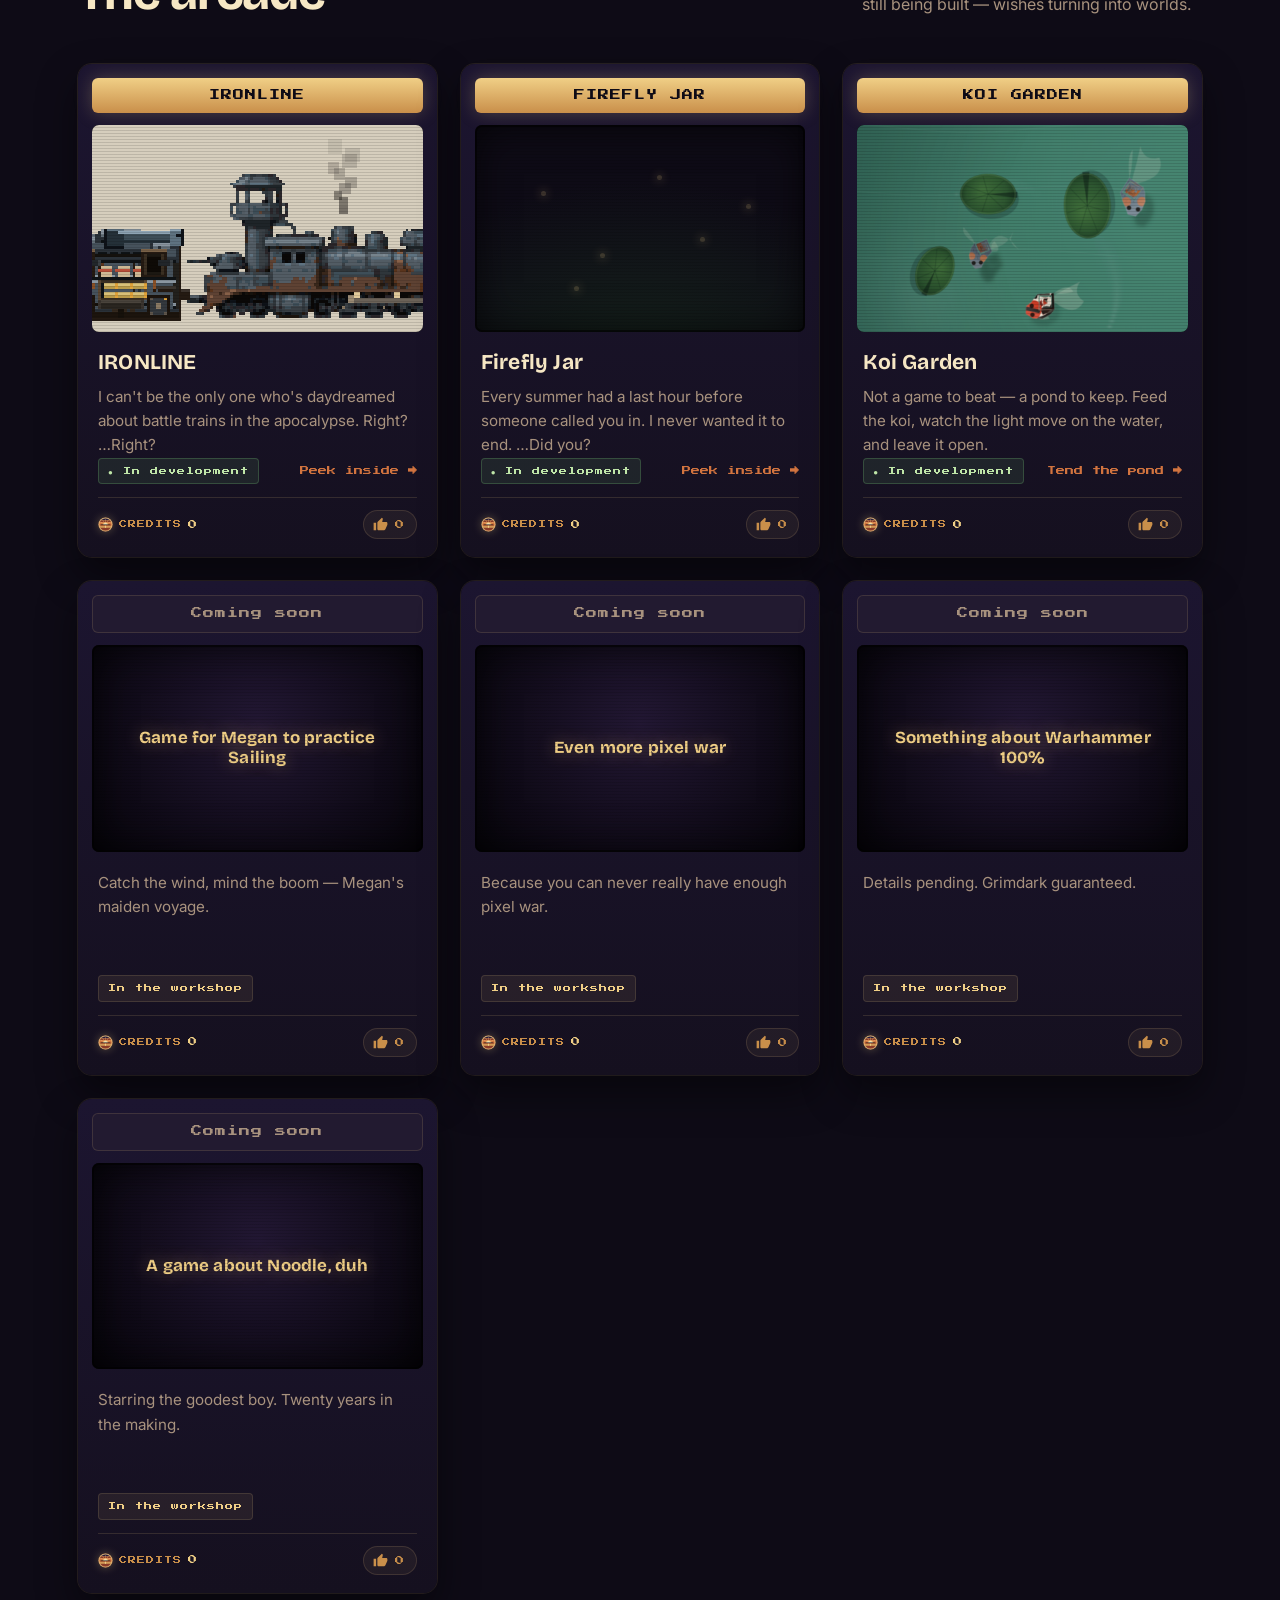
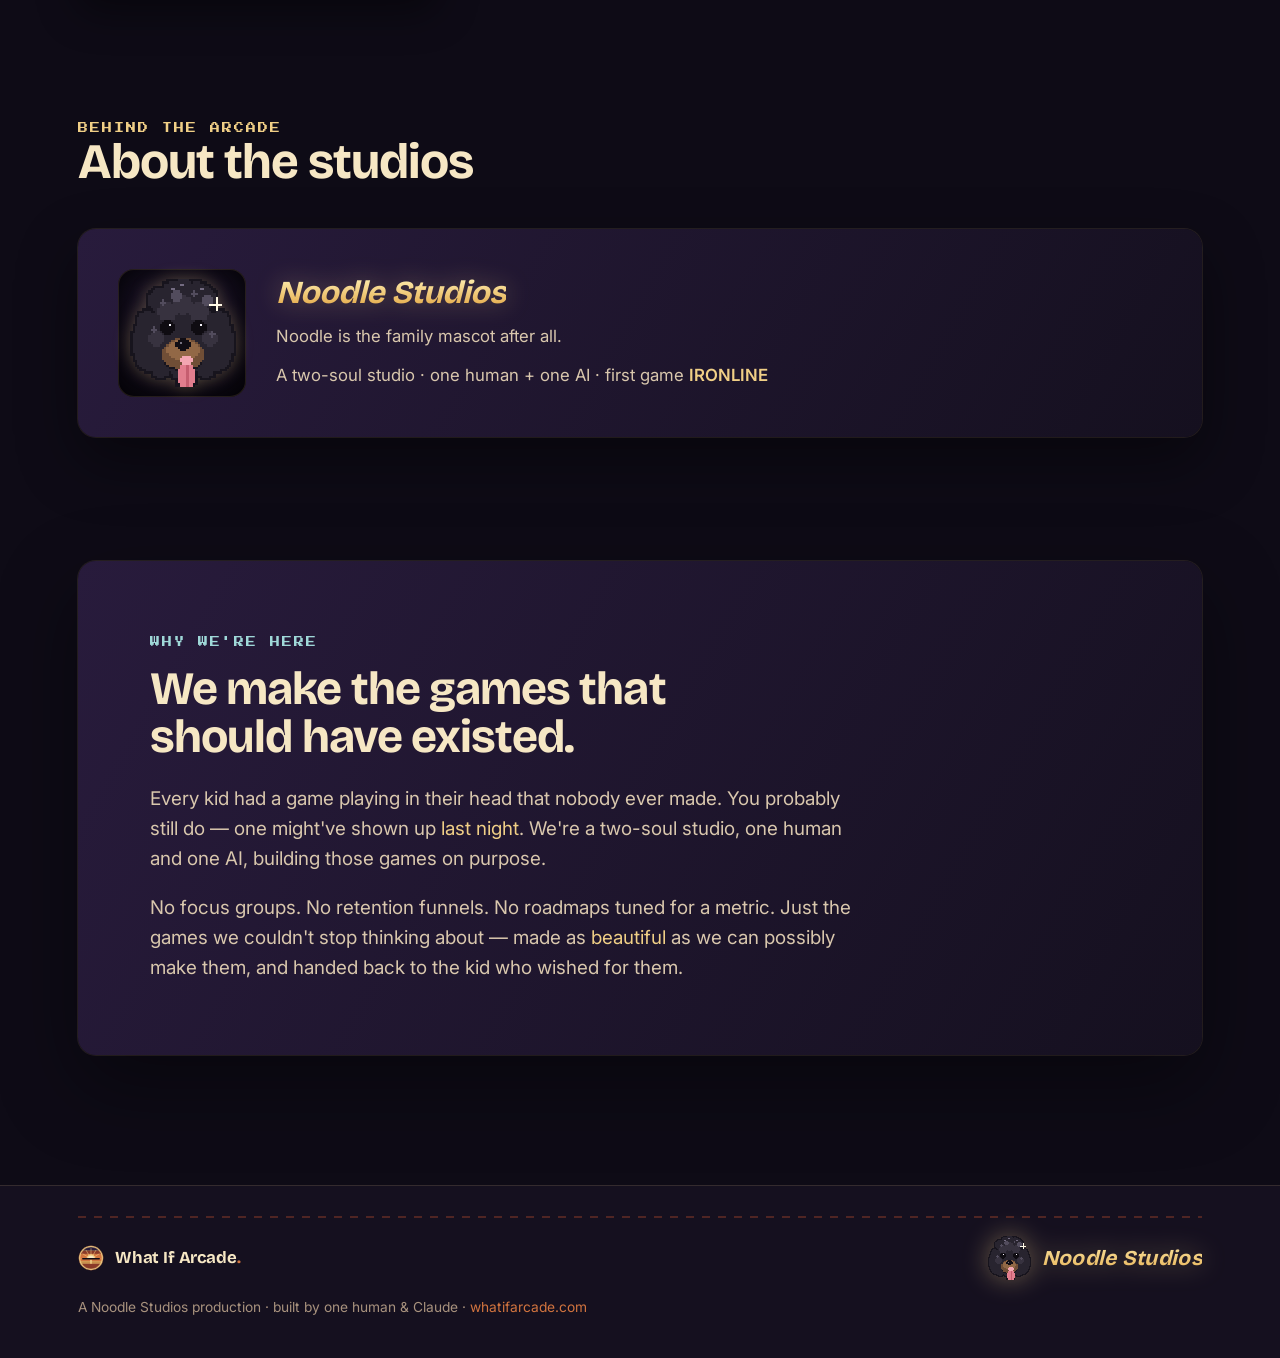
==== commit 54e0cc44: "Koi cabinet: use the real koi pond still (from Drive) instead of the title-card Pulled "Koi Hero Ass" ====
--- a/index.html
+++ b/index.html
@@ -348,7 +348,7 @@
            Revisit tripwire: ~2026-07-22 (or once return/dwell instrumentation shows repeat visits). -->
       <article class="cab rise">
         <div class="cab__marquee">KOI GARDEN</div>
-        <div class="screen screen--card"><span class="titlecard">Koi Garden</span></div>
+        <div class="screen"><img src="games/koi/assets/cabinet.png" alt="Koi Garden — a calm pond you tend" style="image-rendering:auto"></div>
         <div class="cab__body">
           <div class="cab__title">Koi Garden</div>
           <p class="cab__line">Not a game to beat — a pond to keep. Feed the koi, watch the light move on the water, and leave it open.</p>
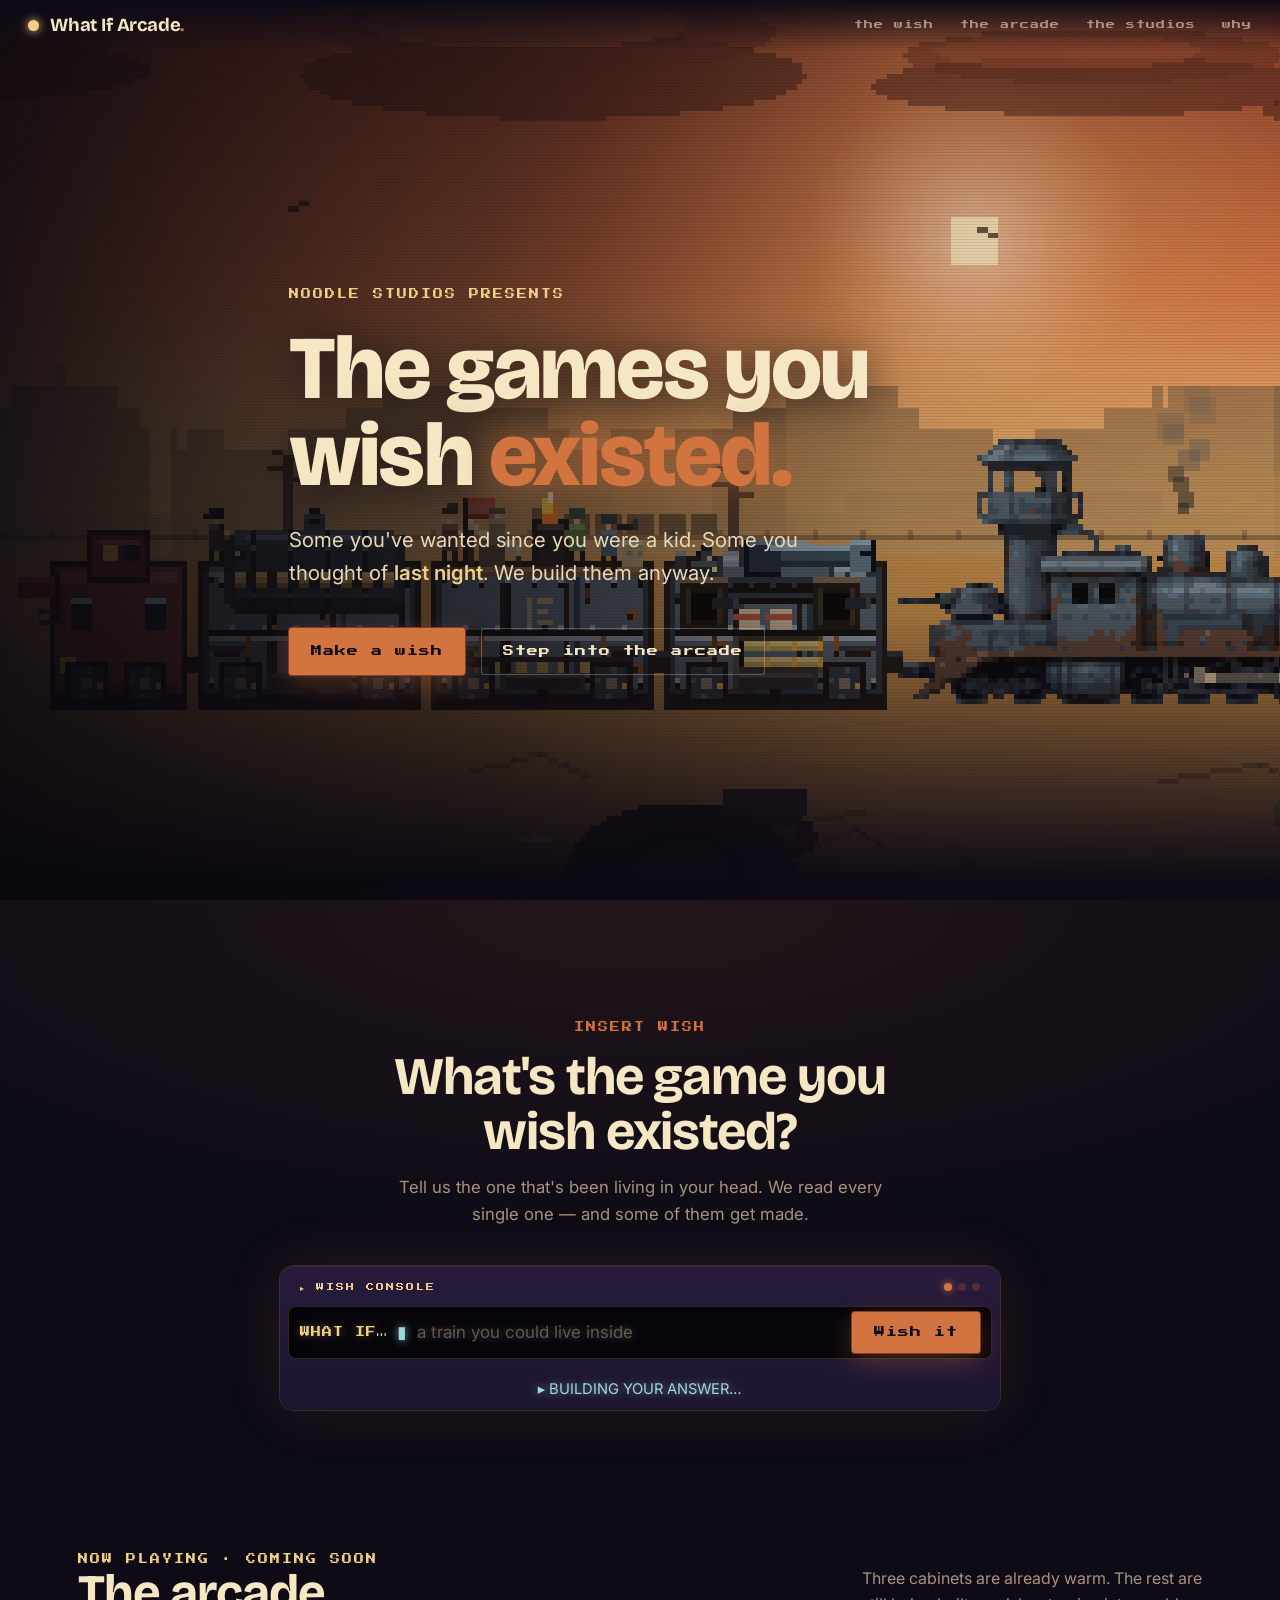
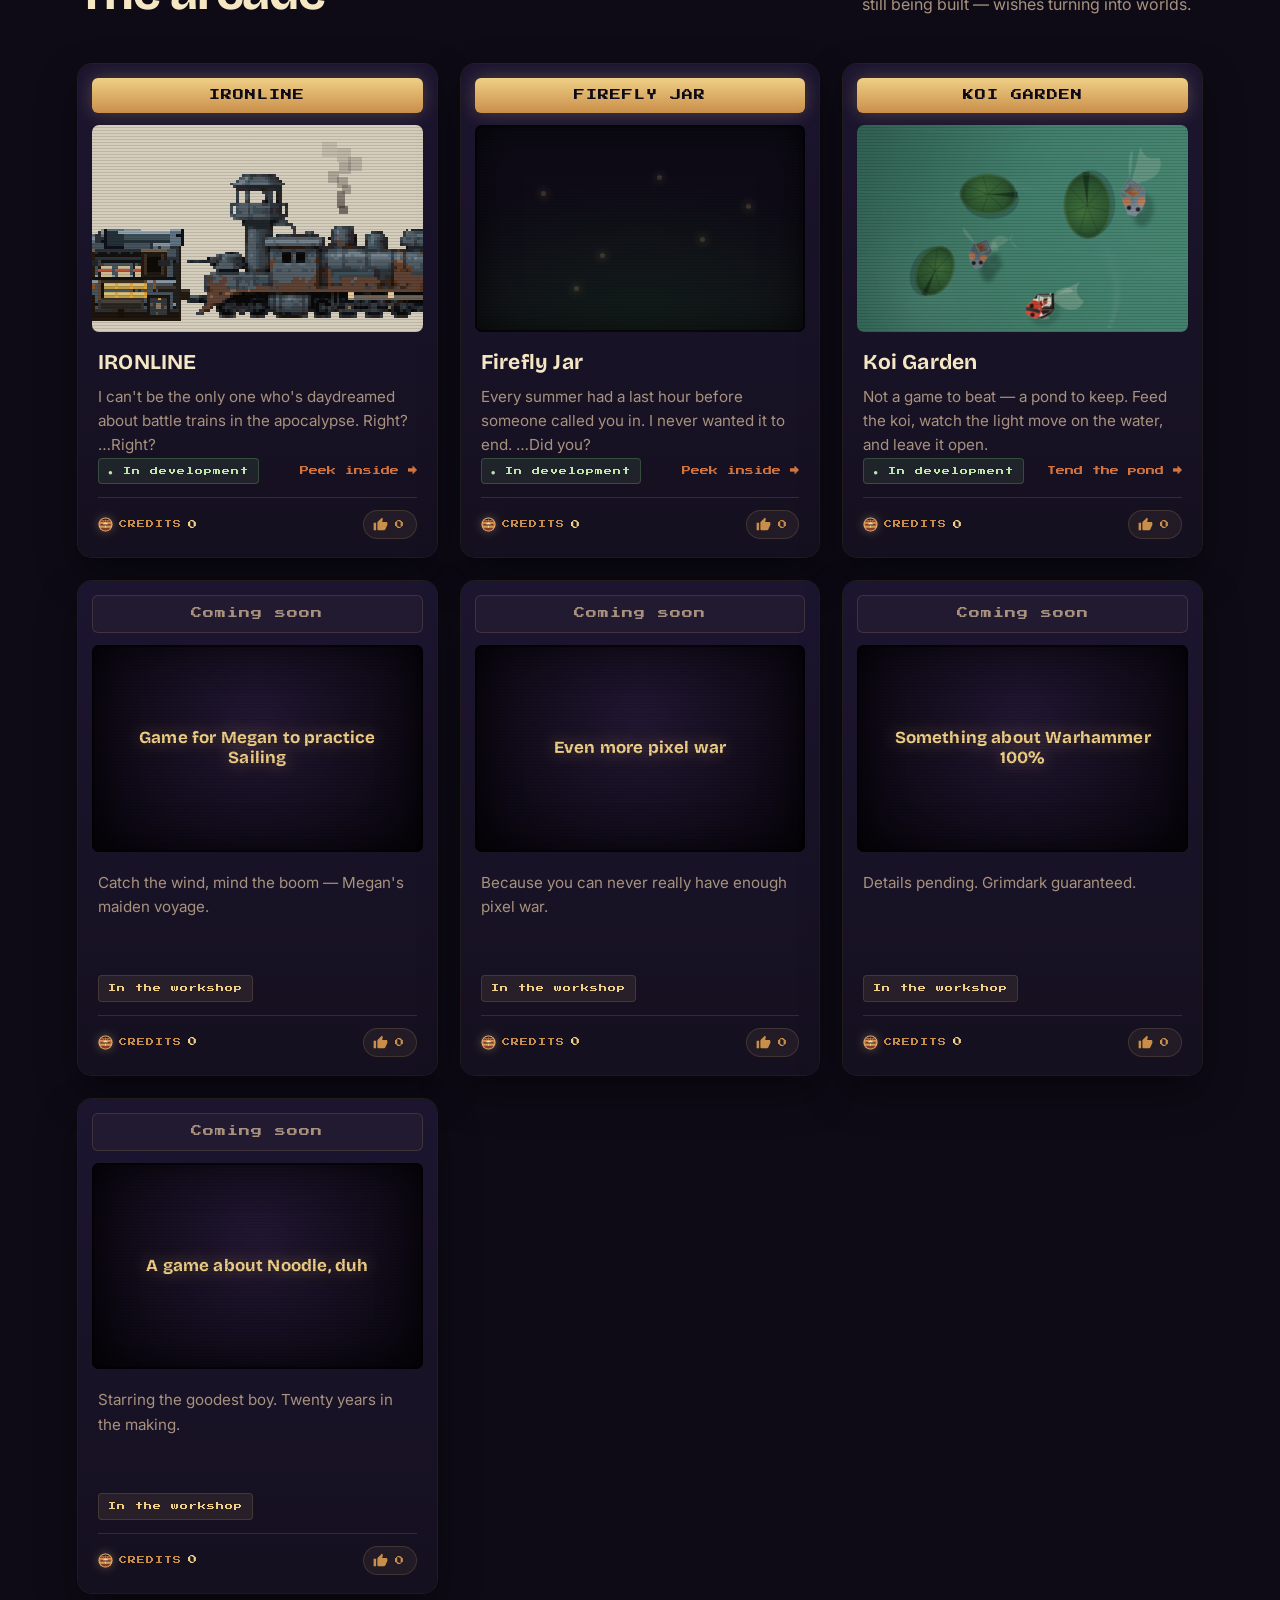
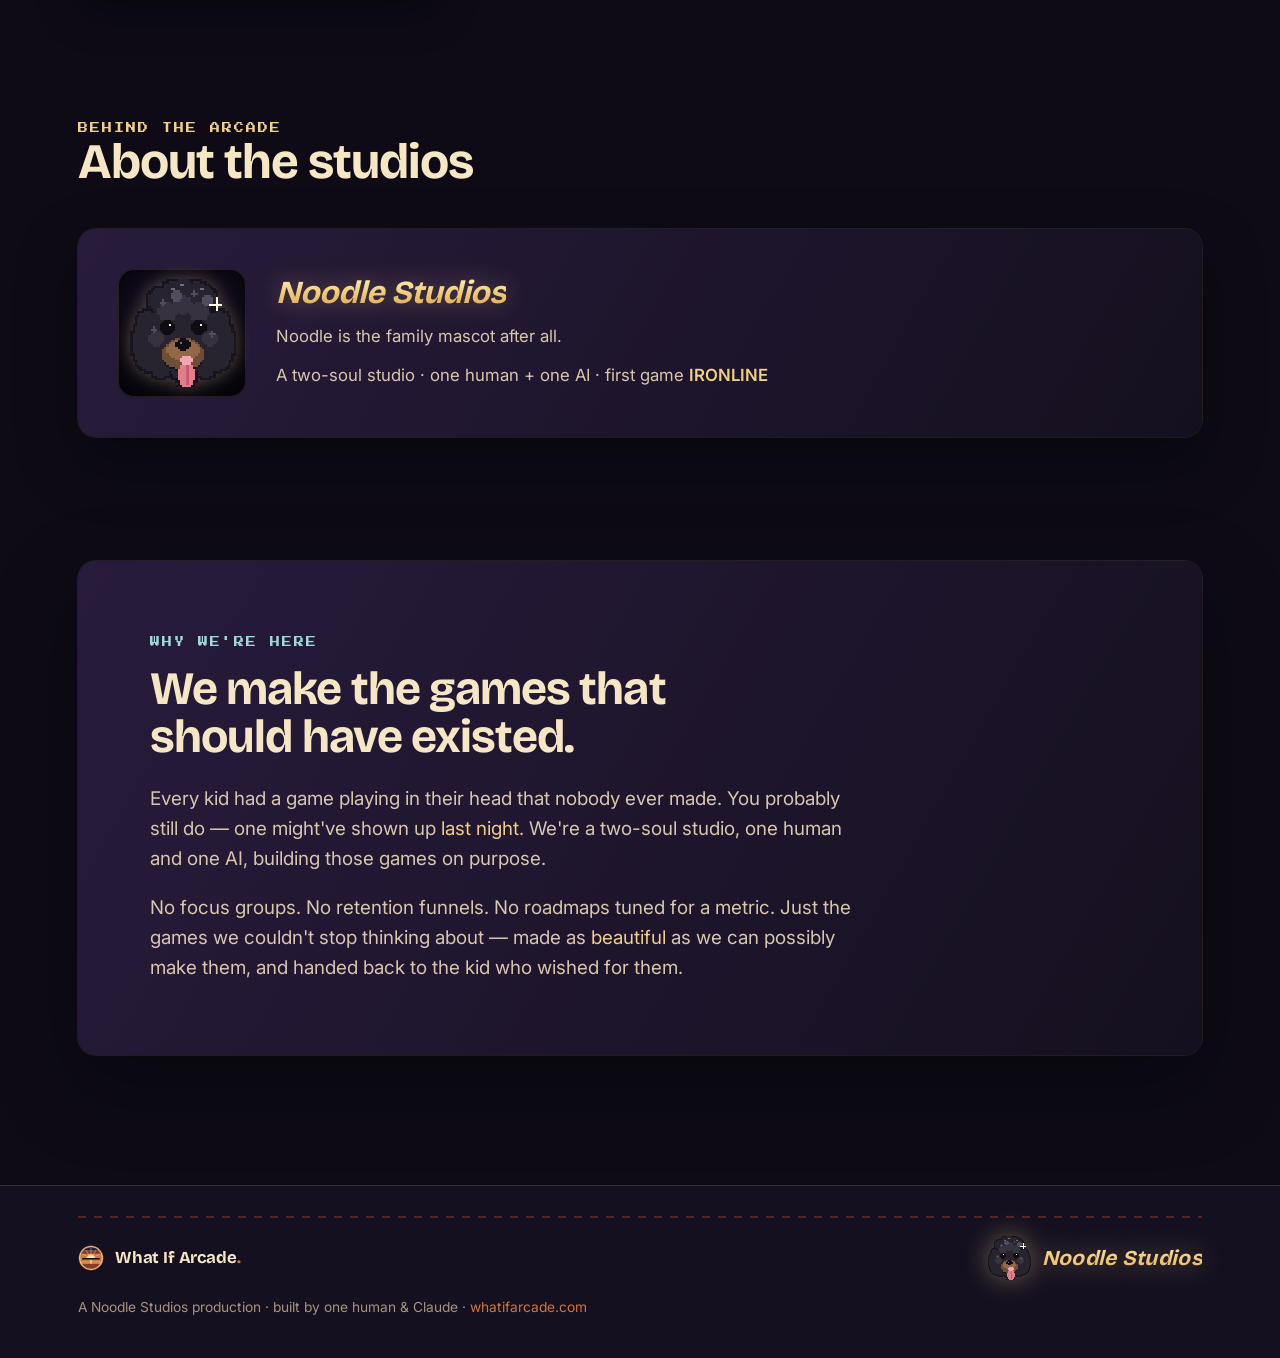
==== commit 3a70e8b4: "IRONLINE cabinet: sunset backdrop behind the gif so it reads as complete The gif sat on the near-bla" ====
--- a/index.html
+++ b/index.html
@@ -130,6 +130,7 @@
   .screen{position:relative; aspect-ratio:16/10; border-radius:7px; overflow:hidden; background:#06040a;
     box-shadow:inset 0 0 0 2px rgba(0,0,0,.6), inset 0 0 40px rgba(0,0,0,.7)}
   .screen img{width:100%; height:100%; object-fit:cover; object-position:center}
+  .screen--ironline{background:radial-gradient(120% 130% at 50% 115%, #d2743f 0%, #8a3a28 26%, #281b3c 58%, #0e0b16 86%)}
   .screen::after{content:""; position:absolute; inset:0; pointer-events:none;
     background:repeating-linear-gradient(0deg,rgba(0,0,0,.22) 0 1px,transparent 1px 3px); opacity:.55}
   .screen--q{display:flex; align-items:center; justify-content:center;
@@ -310,7 +311,7 @@
       <!-- IRONLINE -->
       <article class="cab rise">
         <div class="cab__marquee">IRONLINE</div>
-        <div class="screen"><img style="object-position:82% center" src="[data-uri]" alt="A pixel-art armored steam train chuffing across the wasteland"></div>
+        <div class="screen screen--ironline"><img style="object-position:82% center" src="[data-uri]" alt="A pixel-art armored steam train chuffing across the wasteland"></div>
         <div class="cab__body">
           <div class="cab__title">IRONLINE</div>
           <p class="cab__line">I can't be the only one who's daydreamed about battle trains in the apocalypse. Right? …Right?</p>
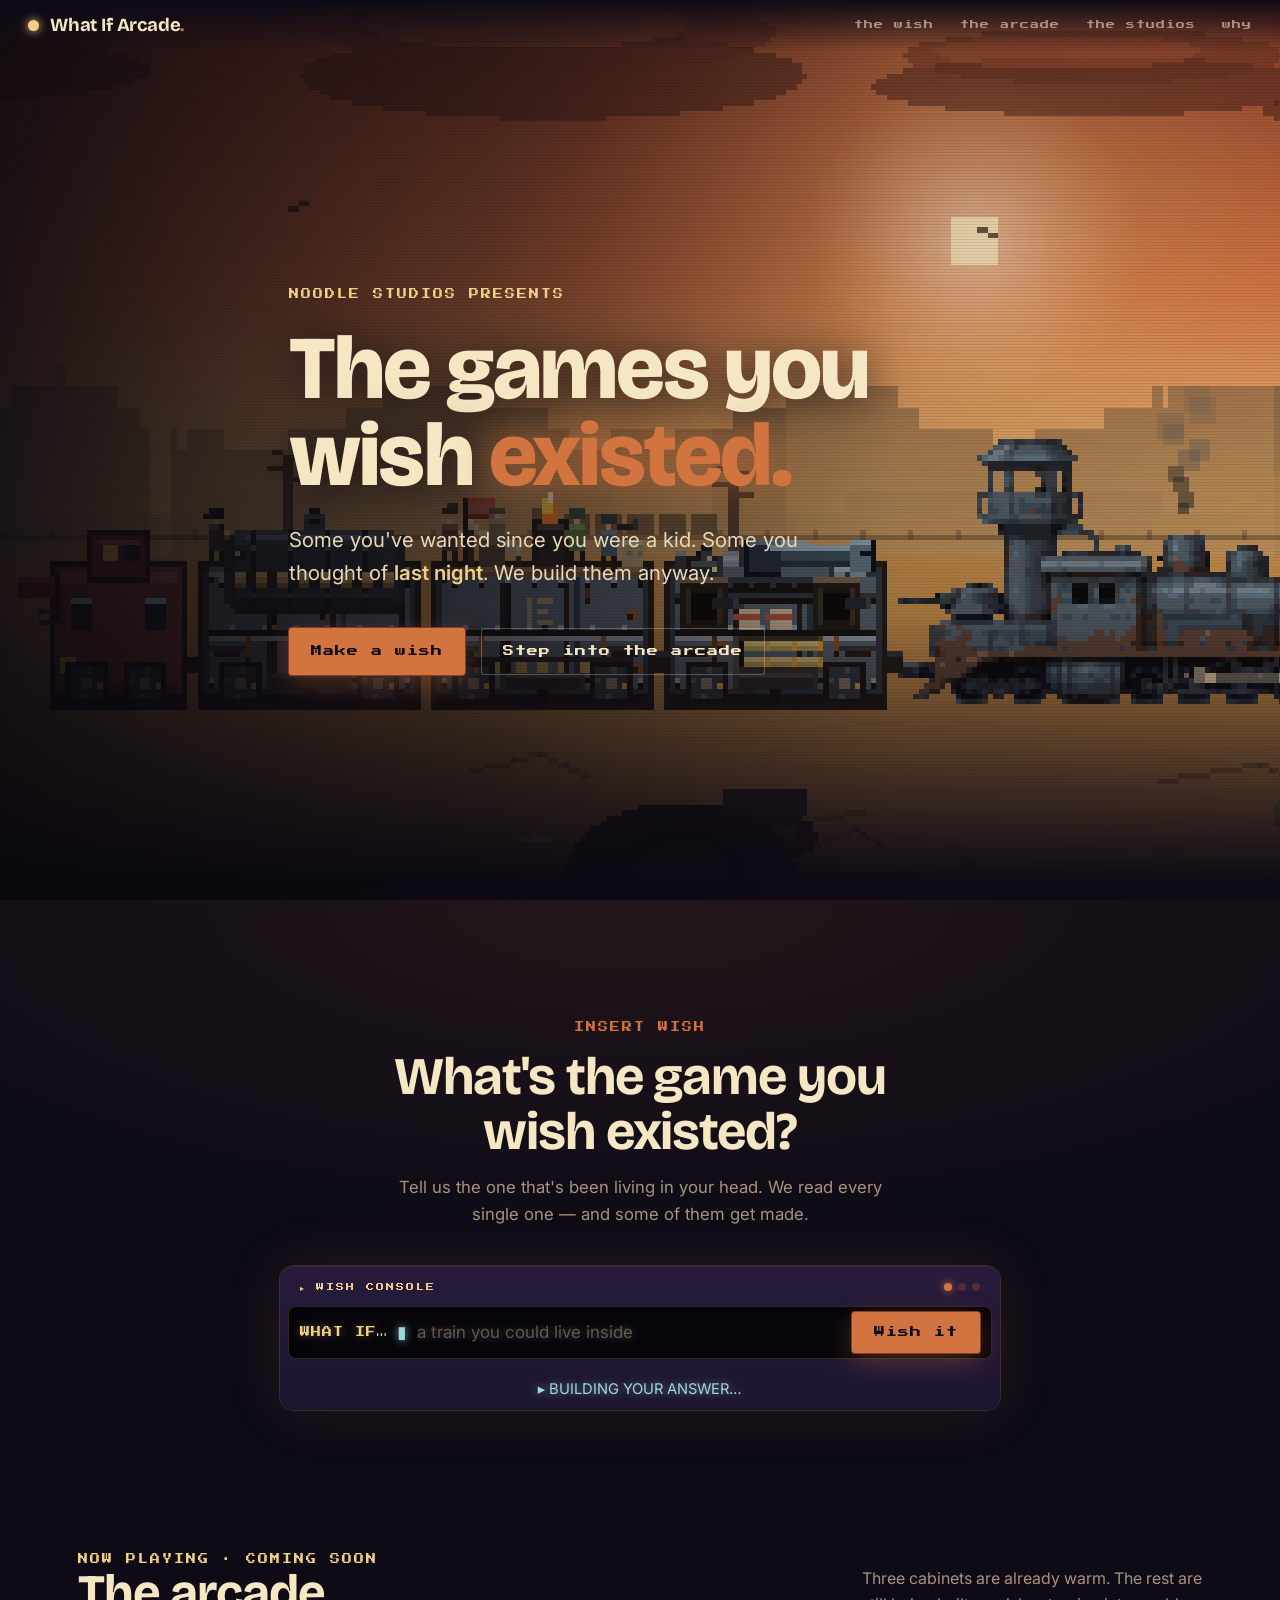
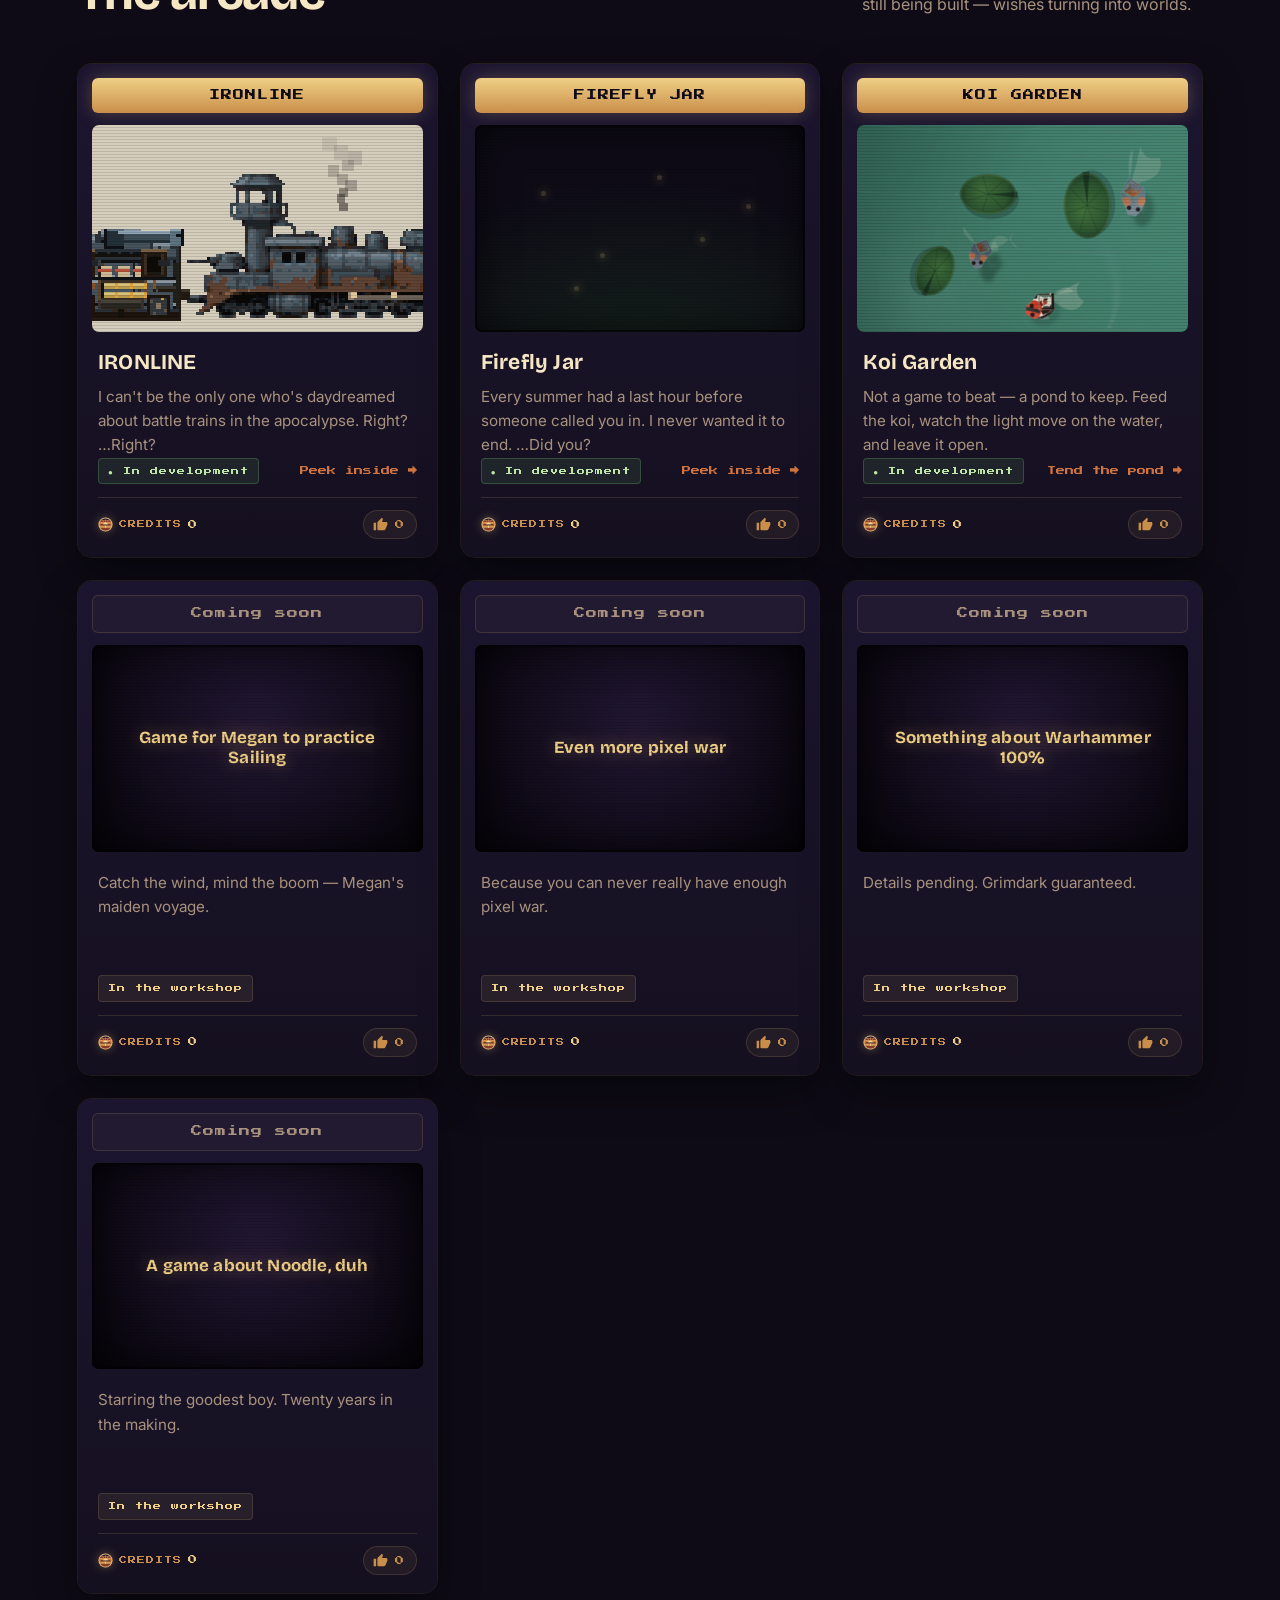
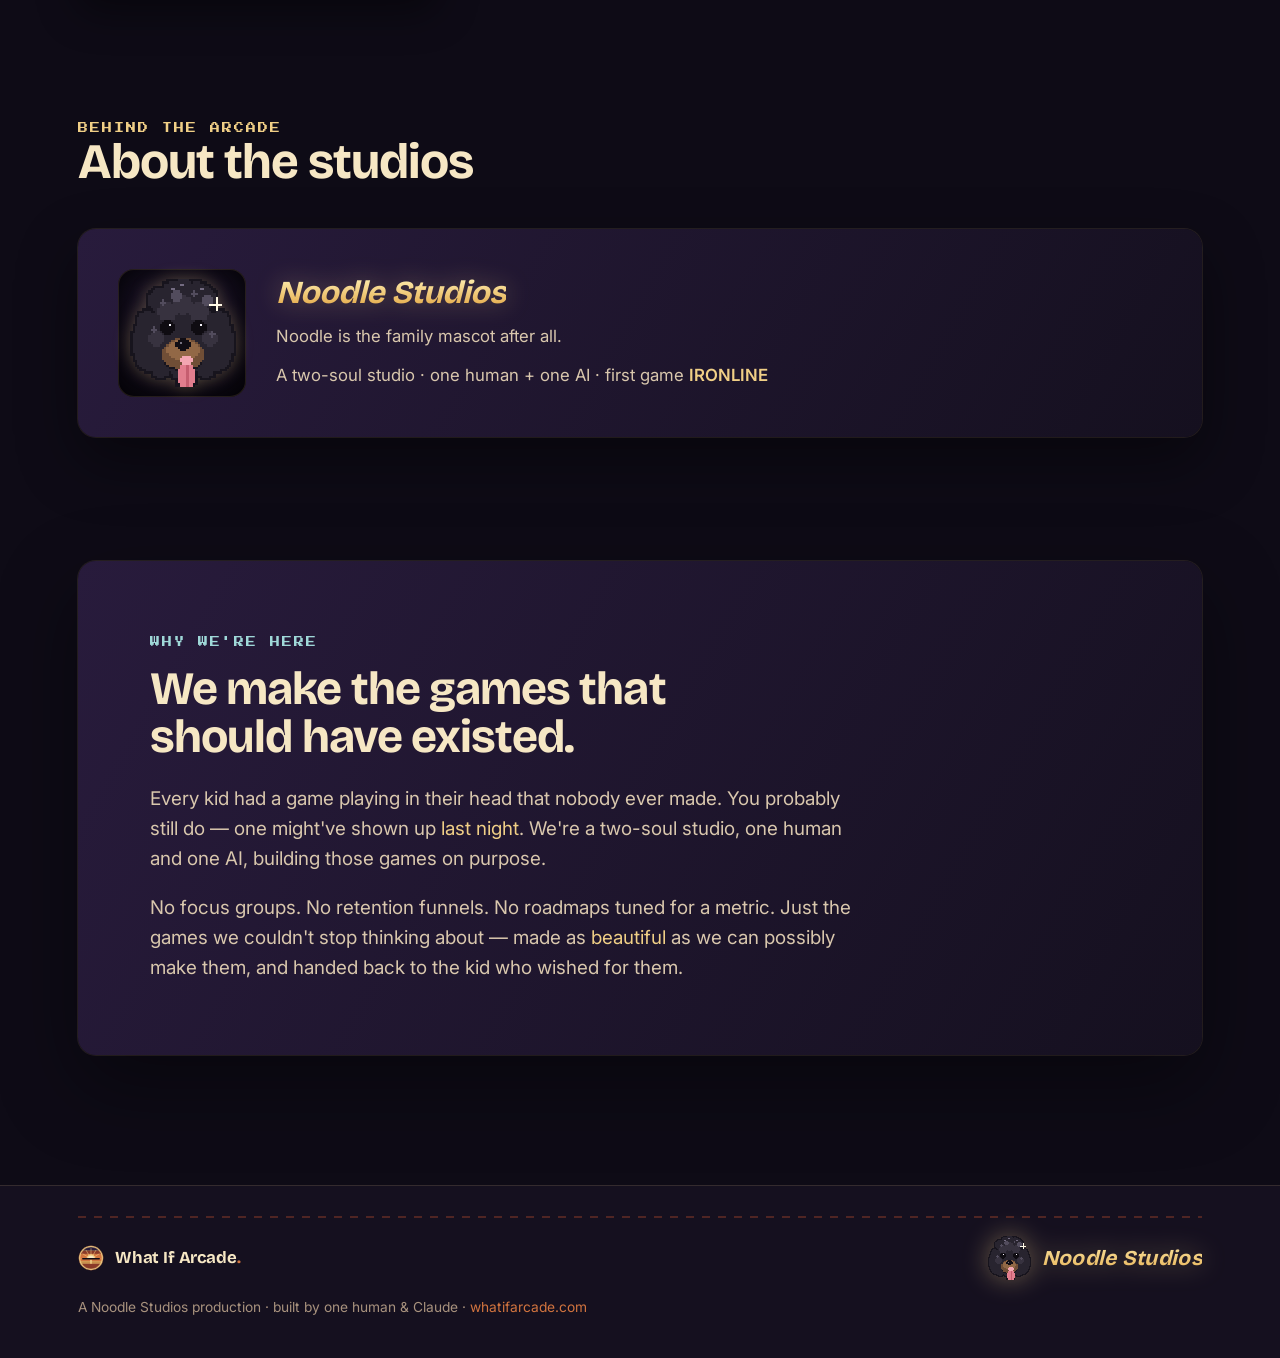
==== commit 830d1bca: "IRONLINE cabinet: tint the baked-in cream gif bg to dusk via multiply overlay The gif is opaque (cre" ====
--- a/index.html
+++ b/index.html
@@ -130,7 +130,9 @@
   .screen{position:relative; aspect-ratio:16/10; border-radius:7px; overflow:hidden; background:#06040a;
     box-shadow:inset 0 0 0 2px rgba(0,0,0,.6), inset 0 0 40px rgba(0,0,0,.7)}
   .screen img{width:100%; height:100%; object-fit:cover; object-position:center}
-  .screen--ironline{background:radial-gradient(120% 130% at 50% 115%, #d2743f 0%, #8a3a28 26%, #281b3c 58%, #0e0b16 86%)}
+  .screen--ironline{background:#281b3c}
+  /* the gif's cream bg is baked-in/opaque, so tint OVER it (multiply): cream -> dusk sunset, train stays dark */
+  .screen--ironline::before{content:""; position:absolute; inset:0; z-index:1; pointer-events:none; mix-blend-mode:multiply; background:linear-gradient(180deg, #f0cf86 0%, #d2743f 42%, #8a3a28 68%, #281b3c 100%)}
   .screen::after{content:""; position:absolute; inset:0; pointer-events:none;
     background:repeating-linear-gradient(0deg,rgba(0,0,0,.22) 0 1px,transparent 1px 3px); opacity:.55}
   .screen--q{display:flex; align-items:center; justify-content:center;
